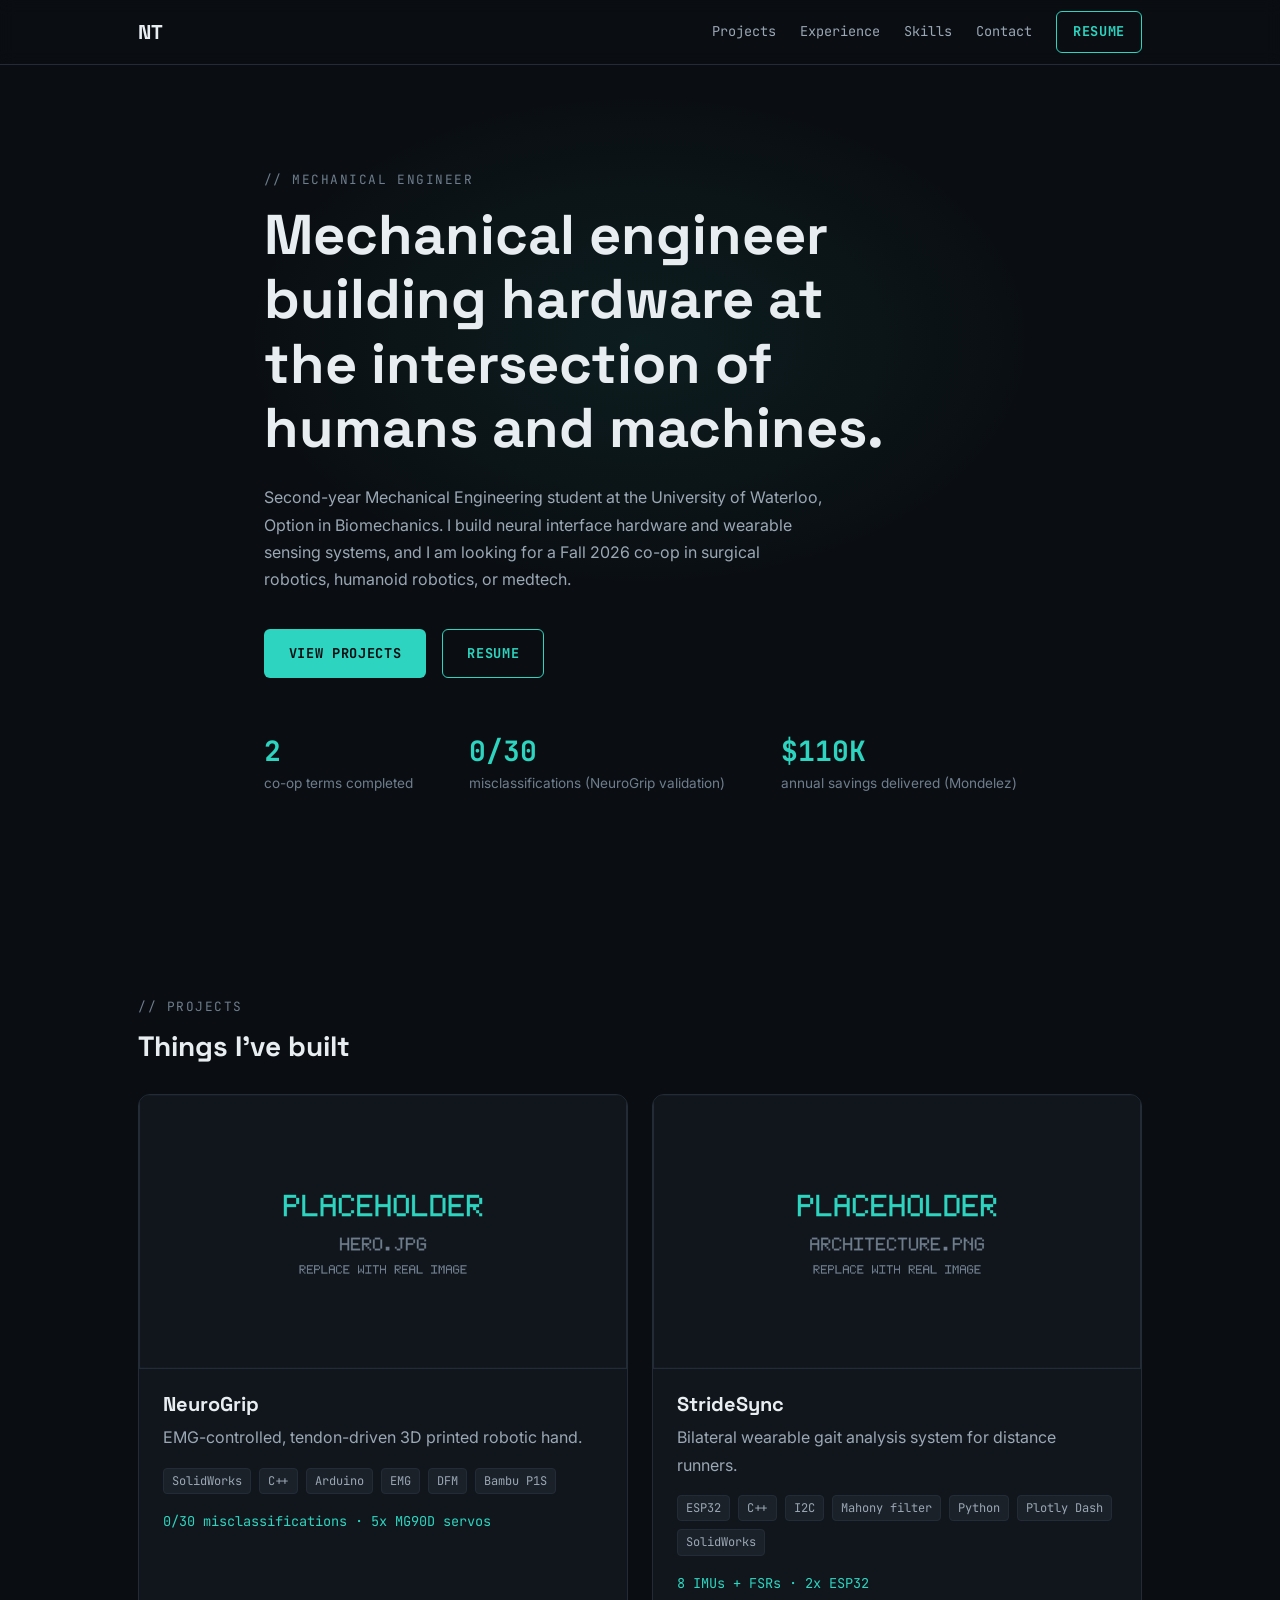
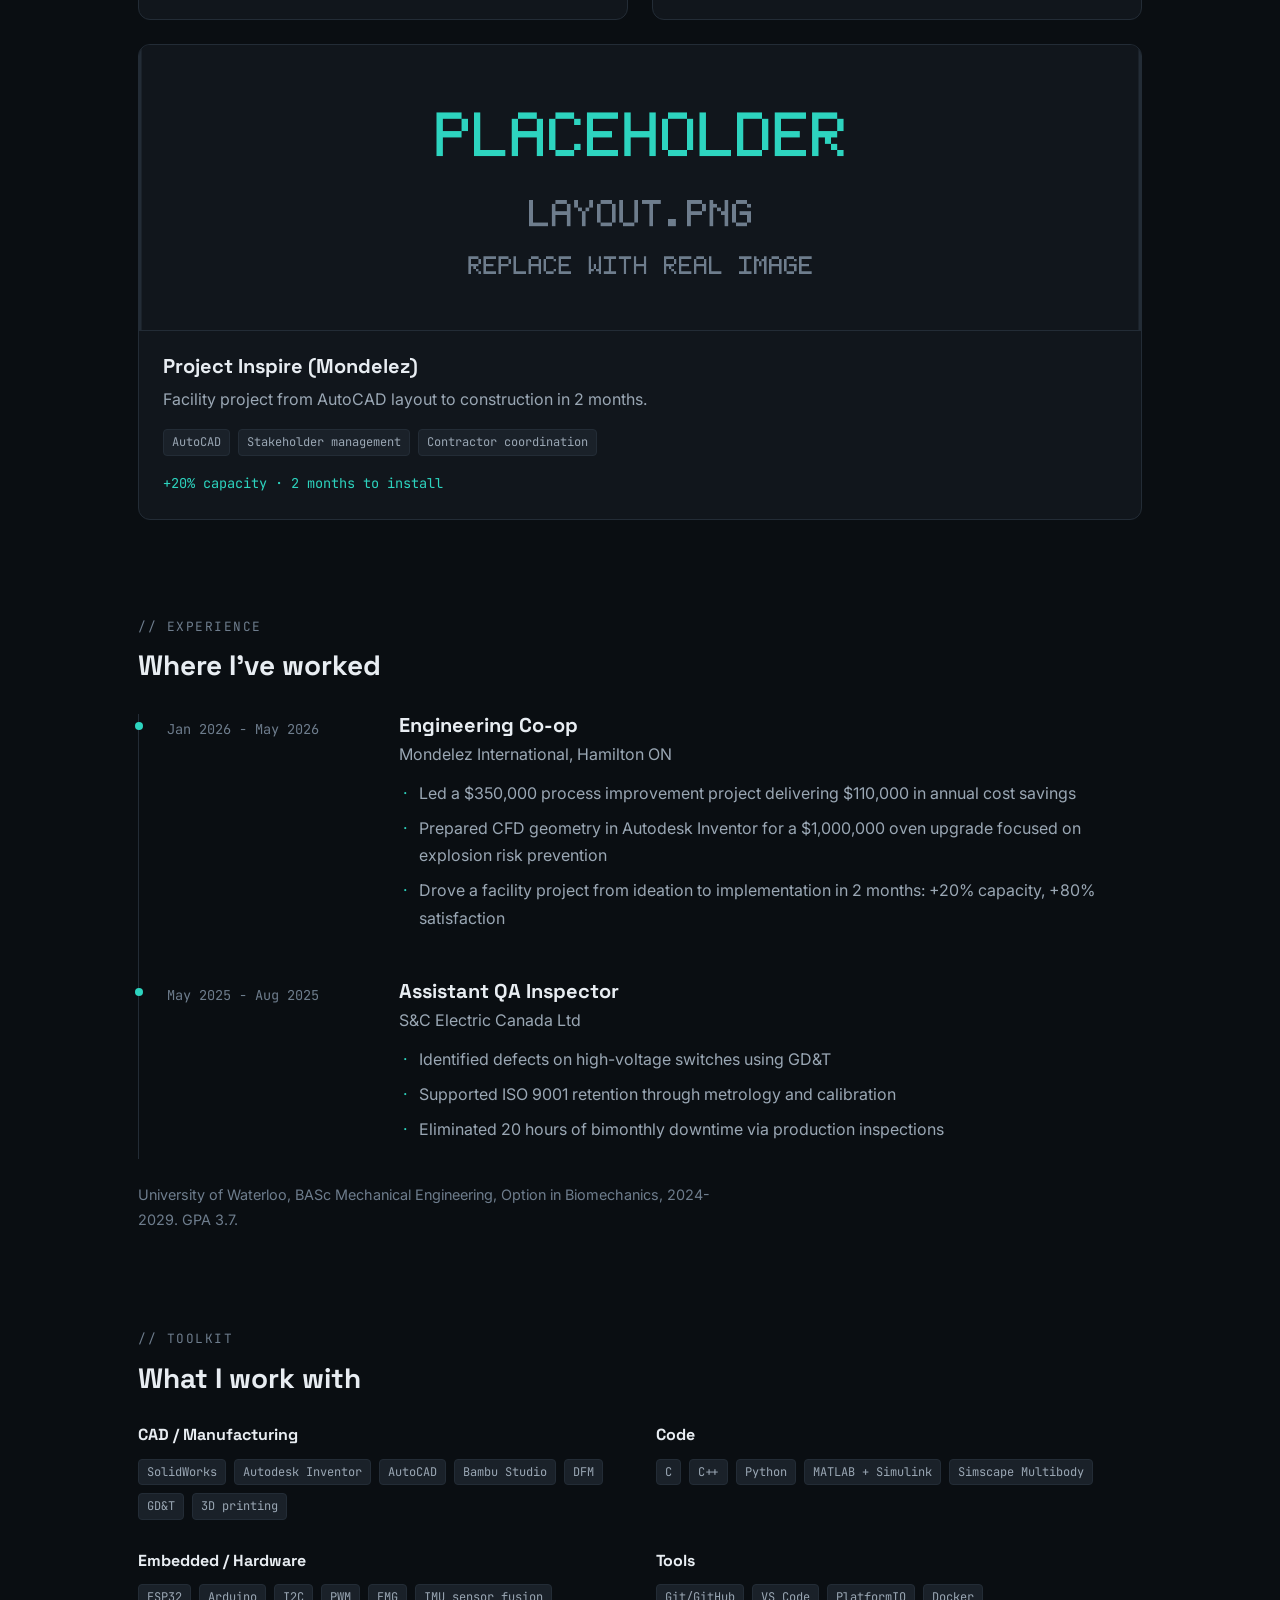
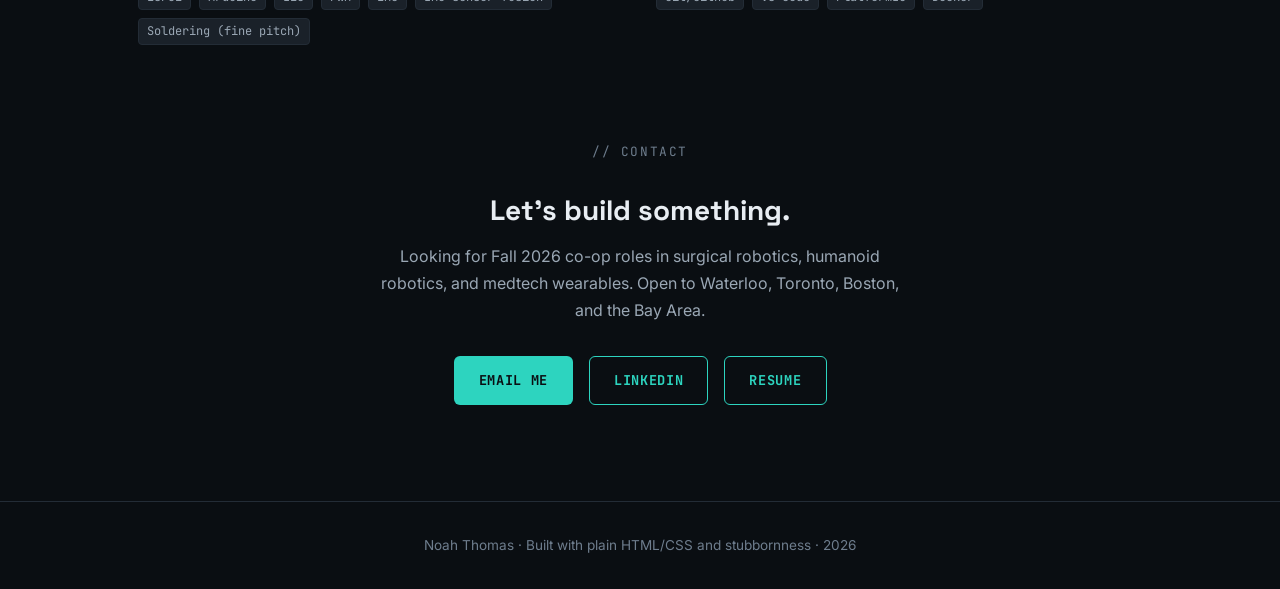
==== index.html @ 62e55e05 "Refresh project copy with accurate build details Update NeuroGrip and StrideSync detail pages with t" ====
<!DOCTYPE html>
<html lang="en">
<head>
  <meta charset="UTF-8">
  <meta name="viewport" content="width=device-width, initial-scale=1.0">
  <title>Noah Thomas | Mechanical Engineer</title>
  <meta name="description" content="Noah Thomas, mechanical engineering student at the University of Waterloo. I build neural interface hardware and wearable sensing systems. Looking for a Fall 2026 co-op in surgical robotics, humanoid robotics, or medtech.">
  <meta property="og:title" content="Noah Thomas | Mechanical Engineer">
  <meta property="og:description" content="Mechanical engineer building hardware at the intersection of humans and machines. Neural interface and wearable sensing projects.">
  <meta property="og:image" content="https://noaht155.github.io/assets/neurogrip/hero.jpg">
  <meta property="og:type" content="website">
  <link rel="icon" type="image/svg+xml" href="./assets/favicon.svg">
  <link rel="preconnect" href="https://fonts.googleapis.com">
  <link rel="preconnect" href="https://fonts.gstatic.com" crossorigin>
  <link href="https://fonts.googleapis.com/css2?family=Inter:wght@400;500&family=JetBrains+Mono:wght@400;700&family=Space+Grotesk:wght@500;700&display=swap" rel="stylesheet">
  <link rel="stylesheet" href="./css/style.css">
</head>
<body>
  <a class="skip-link" href="#main">Skip to content</a>

  <header class="nav">
    <div class="container nav-inner">
      <a class="nav-wordmark" href="./index.html" aria-label="Noah Thomas, home">NT</a>
      <button class="nav-toggle" aria-expanded="false" aria-controls="nav-links" aria-label="Toggle navigation menu">
        <span class="nav-toggle-bar"></span>
        <span class="nav-toggle-bar"></span>
        <span class="nav-toggle-bar"></span>
      </button>
      <nav id="nav-links" class="nav-links" aria-label="Main navigation">
        <a href="#projects">Projects</a>
        <a href="#experience">Experience</a>
        <a href="#skills">Skills</a>
        <a href="#contact">Contact</a>
        <a class="btn btn-secondary" href="./assets/Noah_Thomas_Resume.pdf">Resume</a>
      </nav>
    </div>
  </header>

  <main id="main">

    <!-- ============ Hero ============ -->
    <section class="hero">
      <div class="container hero-inner">
        <p class="section-label">// MECHANICAL ENGINEER</p>
        <h1>Mechanical engineer building hardware at the intersection of humans and machines.</h1>
        <p class="hero-subline">Second-year Mechanical Engineering student at the University of Waterloo, Option in Biomechanics. I build neural interface hardware and wearable sensing systems, and I am looking for a Fall 2026 co-op in surgical robotics, humanoid robotics, or medtech.</p>
        <div class="hero-actions">
          <a class="btn btn-primary" href="#projects">View projects</a>
          <a class="btn btn-secondary" href="./assets/Noah_Thomas_Resume.pdf">Resume</a>
        </div>
        <div class="hero-metrics">
          <div class="metric">
            <div class="metric-value">2</div>
            <div class="metric-caption">co-op terms completed</div>
          </div>
          <div class="metric">
            <div class="metric-value">0/30</div>
            <div class="metric-caption">misclassifications (NeuroGrip validation)</div>
          </div>
          <div class="metric">
            <div class="metric-value">$110K</div>
            <div class="metric-caption">annual savings delivered (Mondelez)</div>
          </div>
        </div>
      </div>
    </section>

    <!-- ============ Projects ============ -->
    <section id="projects" class="section reveal">
      <div class="container">
        <p class="section-label">// PROJECTS</p>
        <h2>Things I've built</h2>
        <div class="project-grid">

          <a class="project-card" href="./projects/neurogrip.html">
            <img class="project-card-image" src="./assets/neurogrip/hero.jpg" alt="NeuroGrip, a 3D printed robotic hand with tendon-driven fingers" width="1600" height="900" loading="lazy">
            <div class="project-card-body">
              <h3>NeuroGrip</h3>
              <p class="project-card-desc">EMG-controlled, tendon-driven 3D printed robotic hand.</p>
              <div class="tag-row">
                <span class="tag">SolidWorks</span>
                <span class="tag">C++</span>
                <span class="tag">Arduino</span>
                <span class="tag">EMG</span>
                <span class="tag">DFM</span>
                <span class="tag">Bambu P1S</span>
              </div>
              <p class="project-card-metrics">0/30 misclassifications &middot; 5x MG90D servos</p>
            </div>
          </a>

          <a class="project-card" href="./projects/stridesync.html">
            <img class="project-card-image" src="./assets/stridesync/architecture.png" alt="StrideSync system architecture diagram showing bilateral sensor nodes" width="1600" height="900" loading="lazy">
            <div class="project-card-body">
              <h3>StrideSync</h3>
              <p class="project-card-desc">Bilateral wearable gait analysis system for distance runners.</p>
              <div class="tag-row">
                <span class="tag">ESP32</span>
                <span class="tag">C++</span>
                <span class="tag">I2C</span>
                <span class="tag">Mahony filter</span>
                <span class="tag">Python</span>
                <span class="tag">Plotly Dash</span>
                <span class="tag">SolidWorks</span>
              </div>
              <p class="project-card-metrics">8 IMUs + FSRs &middot; 2x ESP32</p>
            </div>
          </a>

          <a class="project-card project-card-wide" href="./projects/inspire.html">
            <img class="project-card-image" src="./assets/inspire/layout.png" alt="AutoCAD facility layout for Project Inspire at Mondelez" width="1600" height="457" loading="lazy">
            <div class="project-card-body">
              <h3>Project Inspire (Mondelez)</h3>
              <p class="project-card-desc">Facility project from AutoCAD layout to construction in 2 months.</p>
              <div class="tag-row">
                <span class="tag">AutoCAD</span>
                <span class="tag">Stakeholder management</span>
                <span class="tag">Contractor coordination</span>
              </div>
              <p class="project-card-metrics">+20% capacity &middot; 2 months to install</p>
            </div>
          </a>

        </div>
      </div>
    </section>

    <!-- ============ Experience ============ -->
    <section id="experience" class="section reveal">
      <div class="container">
        <p class="section-label">// EXPERIENCE</p>
        <h2>Where I've worked</h2>
        <div class="timeline">

          <div class="timeline-entry">
            <div class="timeline-date">Jan 2026 - May 2026</div>
            <div class="timeline-body">
              <h3>Engineering Co-op</h3>
              <p class="timeline-company">Mondelez International, Hamilton ON</p>
              <ul>
                <li>Led a $350,000 process improvement project delivering $110,000 in annual cost savings</li>
                <li>Prepared CFD geometry in Autodesk Inventor for a $1,000,000 oven upgrade focused on explosion risk prevention</li>
                <li>Drove a facility project from ideation to implementation in 2 months: +20% capacity, +80% satisfaction</li>
              </ul>
            </div>
          </div>

          <div class="timeline-entry">
            <div class="timeline-date">May 2025 - Aug 2025</div>
            <div class="timeline-body">
              <h3>Assistant QA Inspector</h3>
              <p class="timeline-company">S&amp;C Electric Canada Ltd</p>
              <ul>
                <li>Identified defects on high-voltage switches using GD&amp;T</li>
                <li>Supported ISO 9001 retention through metrology and calibration</li>
                <li>Eliminated 20 hours of bimonthly downtime via production inspections</li>
              </ul>
            </div>
          </div>

        </div>
        <p class="education-line">University of Waterloo, BASc Mechanical Engineering, Option in Biomechanics, 2024-2029. GPA 3.7.</p>
      </div>
    </section>

    <!-- ============ Skills ============ -->
    <section id="skills" class="section reveal">
      <div class="container">
        <p class="section-label">// TOOLKIT</p>
        <h2>What I work with</h2>
        <div class="skills-grid">

          <div class="skills-group">
            <h3>CAD / Manufacturing</h3>
            <div class="tag-row">
              <span class="tag">SolidWorks</span>
              <span class="tag">Autodesk Inventor</span>
              <span class="tag">AutoCAD</span>
              <span class="tag">Bambu Studio</span>
              <span class="tag">DFM</span>
              <span class="tag">GD&amp;T</span>
              <span class="tag">3D printing</span>
            </div>
          </div>

          <div class="skills-group">
            <h3>Code</h3>
            <div class="tag-row">
              <span class="tag">C</span>
              <span class="tag">C++</span>
              <span class="tag">Python</span>
              <span class="tag">MATLAB + Simulink</span>
              <span class="tag">Simscape Multibody</span>
            </div>
          </div>

          <div class="skills-group">
            <h3>Embedded / Hardware</h3>
            <div class="tag-row">
              <span class="tag">ESP32</span>
              <span class="tag">Arduino</span>
              <span class="tag">I2C</span>
              <span class="tag">PWM</span>
              <span class="tag">EMG</span>
              <span class="tag">IMU sensor fusion</span>
              <span class="tag">Soldering (fine pitch)</span>
            </div>
          </div>

          <div class="skills-group">
            <h3>Tools</h3>
            <div class="tag-row">
              <span class="tag">Git/GitHub</span>
              <span class="tag">VS Code</span>
              <span class="tag">PlatformIO</span>
              <span class="tag">Docker</span>
            </div>
          </div>

        </div>
      </div>
    </section>

    <!-- ============ Contact ============ -->
    <section id="contact" class="section contact reveal">
      <div class="container">
        <p class="section-label">// CONTACT</p>
        <h2>Let's build something.</h2>
        <p>Looking for Fall 2026 co-op roles in surgical robotics, humanoid robotics, and medtech wearables. Open to Waterloo, Toronto, Boston, and the Bay Area.</p>
        <div class="contact-actions">
          <a class="btn btn-primary" href="mailto:nethomas@uwaterloo.ca">Email me</a>
          <a class="btn btn-secondary" href="https://linkedin.com/in/noah-thomas-7a13892a9">LinkedIn</a>
          <a class="btn btn-secondary" href="./assets/Noah_Thomas_Resume.pdf">Resume</a>
        </div>
      </div>
    </section>

  </main>

  <footer class="footer">
    <div class="container">
      <p>Noah Thomas &middot; Built with plain HTML/CSS and stubbornness &middot; 2026</p>
    </div>
  </footer>

  <script src="./js/main.js"></script>
</body>
</html>
---- css/style.css ----
/* ============================================================
   Noah Thomas, portfolio stylesheet
   Dark technical aesthetic. See claude_context/01-DESIGN-SYSTEM.md
   ============================================================ */

/* ---------- Reset ---------- */
*,
*::before,
*::after {
  box-sizing: border-box;
  margin: 0;
  padding: 0;
}

/* ---------- Design tokens ---------- */
:root {
  --bg-0: #0a0e12;
  --bg-1: #11161c;
  --bg-2: #1a2129;
  --border: #232c36;
  --text-0: #e8edf2;
  --text-1: #9aa7b4;
  /* Spec value is #5d6b7a; lightened to #6e7d8d so small text passes
     WCAG AA 4.5:1 on --bg-0 (Lighthouse accessibility 100 requirement). */
  --text-2: #6e7d8d;
  --accent: #2dd4bf;
  --accent-dim: #14b8a6;
  --accent-glow: rgba(45, 212, 191, 0.08);

  --font-heading: "Space Grotesk", sans-serif;
  --font-body: "Inter", sans-serif;
  --font-mono: "JetBrains Mono", monospace;

  --max-width: 1100px;
  --pad-x: 24px;
  --section-gap: 64px;
}

@media (min-width: 768px) {
  :root {
    --pad-x: 48px;
    --section-gap: 96px;
  }
}

/* ---------- Base ---------- */
html {
  scroll-behavior: smooth;
  scroll-padding-top: 80px;
}

@media (prefers-reduced-motion: reduce) {
  html {
    scroll-behavior: auto;
  }
}

body {
  background: var(--bg-0);
  color: var(--text-1);
  font-family: var(--font-body);
  font-size: 1rem;
  font-weight: 400;
  line-height: 1.7;
  -webkit-font-smoothing: antialiased;
}

h1,
h2,
h3 {
  font-family: var(--font-heading);
  color: var(--text-0);
  line-height: 1.15;
  font-weight: 700;
}

h1 {
  font-size: clamp(2.2rem, 5vw, 3.5rem);
}

h2 {
  font-size: 1.75rem;
}

h3 {
  font-size: 1.25rem;
}

p {
  max-width: 65ch;
}

a {
  color: var(--accent);
  text-decoration: none;
}

a:hover {
  color: var(--accent-dim);
}

img {
  display: block;
  max-width: 100%;
  height: auto;
  background: var(--bg-2);
}

ul {
  list-style: none;
}

/* ---------- Utilities ---------- */
.container {
  max-width: var(--max-width);
  margin: 0 auto;
  padding-left: var(--pad-x);
  padding-right: var(--pad-x);
}

.section {
  padding-top: var(--section-gap);
}

.section-label {
  font-family: var(--font-mono);
  font-size: 0.8rem;
  font-weight: 400;
  text-transform: uppercase;
  letter-spacing: 0.12em;
  color: var(--text-2);
  margin-bottom: 12px;
}

.section-label a {
  color: inherit;
}

.section-label a:hover {
  color: var(--accent);
}

.section h2 {
  margin-bottom: 32px;
}

.skip-link {
  position: absolute;
  top: -48px;
  left: 16px;
  z-index: 100;
  background: var(--accent);
  color: var(--bg-0);
  padding: 8px 16px;
  border-radius: 6px;
  font-family: var(--font-mono);
  font-size: 0.85rem;
}

.skip-link:focus {
  top: 16px;
  color: var(--bg-0);
}

/* ---------- Buttons ---------- */
.btn {
  display: inline-block;
  font-family: var(--font-mono);
  font-size: 0.85rem;
  font-weight: 700;
  text-transform: uppercase;
  letter-spacing: 0.05em;
  padding: 12px 24px;
  border-radius: 6px;
  border: 1px solid transparent;
  cursor: pointer;
  transition: background-color 150ms ease, border-color 150ms ease,
    color 150ms ease;
}

.btn-primary {
  background: var(--accent);
  color: var(--bg-0);
}

.btn-primary:hover {
  background: var(--accent-dim);
  color: var(--bg-0);
}

.btn-secondary {
  background: transparent;
  border-color: var(--accent);
  color: var(--accent);
}

.btn-secondary:hover {
  border-color: var(--accent-dim);
  color: var(--accent-dim);
}

/* ---------- Nav ---------- */
.nav {
  position: fixed;
  top: 0;
  left: 0;
  right: 0;
  z-index: 50;
  background: rgba(10, 14, 18, 0.9);
  -webkit-backdrop-filter: blur(8px);
  backdrop-filter: blur(8px);
  border-bottom: 1px solid var(--border);
}

.nav-inner {
  display: flex;
  align-items: center;
  justify-content: space-between;
  gap: 16px;
  min-height: 64px;
  flex-wrap: wrap;
  padding-top: 8px;
  padding-bottom: 8px;
}

.nav-wordmark {
  font-family: var(--font-heading);
  font-weight: 700;
  font-size: 1.25rem;
  color: var(--text-0);
  letter-spacing: 0.02em;
}

.nav-wordmark:hover {
  color: var(--accent);
}

.nav-links {
  display: flex;
  align-items: center;
  flex-wrap: wrap;
  gap: 8px 24px;
}

.nav-links a:not(.btn) {
  font-family: var(--font-mono);
  font-size: 0.85rem;
  color: var(--text-1);
}

.nav-links a:not(.btn):hover {
  color: var(--accent);
}

.nav-links .btn {
  padding: 8px 16px;
}

.nav-toggle {
  display: none;
  background: none;
  border: 1px solid var(--border);
  border-radius: 6px;
  padding: 8px 10px;
  cursor: pointer;
}

.nav-toggle-bar {
  display: block;
  width: 20px;
  height: 2px;
  background: var(--text-0);
  margin: 4px 0;
  transition: transform 150ms ease, opacity 150ms ease;
}

/* Mobile nav: hamburger + full-screen overlay, JS-enhanced only.
   Without JS the links simply wrap inside the header bar. */
@media (max-width: 767px) {
  .js .nav-toggle {
    display: block;
  }

  .js .nav-toggle[aria-expanded="true"] .nav-toggle-bar:nth-child(1) {
    transform: translateY(6px) rotate(45deg);
  }

  .js .nav-toggle[aria-expanded="true"] .nav-toggle-bar:nth-child(2) {
    opacity: 0;
  }

  .js .nav-toggle[aria-expanded="true"] .nav-toggle-bar:nth-child(3) {
    transform: translateY(-6px) rotate(-45deg);
  }

  .js .nav-links {
    display: none;
    position: fixed;
    inset: 64px 0 0 0;
    background: var(--bg-0);
    flex-direction: column;
    align-items: flex-start;
    gap: 28px;
    padding: 48px var(--pad-x);
  }

  .js .nav-links.open {
    display: flex;
  }

  .js .nav-links a:not(.btn) {
    font-size: 1.1rem;
  }
}

/* ---------- Hero ---------- */
.hero {
  position: relative;
  display: flex;
  align-items: center;
  min-height: min(100svh, 900px);
  padding-top: 128px;
  padding-bottom: 64px;
  overflow: hidden;
}

.hero::before {
  content: "";
  position: absolute;
  top: 10%;
  left: 50%;
  transform: translateX(-50%);
  width: 800px;
  height: 500px;
  background: radial-gradient(ellipse at center, var(--accent-glow), transparent 70%);
  pointer-events: none;
}

.hero-inner {
  position: relative;
}

.hero h1 {
  max-width: 18ch;
  margin-bottom: 24px;
}

.hero-subline {
  max-width: 56ch;
  margin-bottom: 36px;
}

.hero-actions {
  display: flex;
  flex-wrap: wrap;
  gap: 16px;
  margin-bottom: 56px;
}

.hero-metrics {
  display: flex;
  flex-wrap: wrap;
  gap: 24px 56px;
}

/* ---------- Metric block ---------- */
.metric {
  min-width: 0;
}

.metric-value {
  font-family: var(--font-mono);
  font-weight: 700;
  font-size: 1.75rem;
  color: var(--accent);
  line-height: 1.2;
}

.metric-caption {
  font-size: 0.85rem;
  color: var(--text-2);
  margin-top: 4px;
}

@media (max-width: 599px) {
  .hero-metrics {
    flex-direction: column;
    gap: 20px;
  }
}

/* ---------- Project cards ---------- */
.project-grid {
  display: grid;
  grid-template-columns: 1fr;
  gap: 24px;
}

@media (min-width: 768px) {
  .project-grid {
    grid-template-columns: 1fr 1fr;
  }

  .project-card-wide {
    grid-column: 1 / -1;
  }
}

.project-card {
  display: block;
  background: var(--bg-1);
  border: 1px solid var(--border);
  border-radius: 12px;
  overflow: hidden;
  color: var(--text-1);
  transition: border-color 150ms ease, transform 150ms ease;
}

.project-card:hover {
  border-color: var(--accent-dim);
  transform: translateY(-2px);
  color: var(--text-1);
}

.project-card-image {
  aspect-ratio: 16 / 9;
  width: 100%;
  object-fit: cover;
  border-bottom: 1px solid var(--border);
}

.project-card-wide .project-card-image {
  aspect-ratio: 21 / 6;
}

.project-card-body {
  padding: 24px;
}

.project-card h3 {
  margin-bottom: 8px;
}

.project-card-desc {
  margin-bottom: 16px;
}

.project-card-metrics {
  font-family: var(--font-mono);
  font-size: 0.85rem;
  color: var(--accent);
  margin-top: 16px;
}

/* ---------- Tech tags ---------- */
.tag-row {
  display: flex;
  flex-wrap: wrap;
  gap: 8px;
}

.tag {
  font-family: var(--font-mono);
  font-size: 0.75rem;
  background: var(--bg-2);
  border: 1px solid var(--border);
  border-radius: 4px;
  padding: 2px 8px;
  color: var(--text-1);
}

/* ---------- Timeline ---------- */
.timeline {
  position: relative;
  padding-left: 0;
}

.timeline-entry {
  position: relative;
  display: grid;
  grid-template-columns: 1fr;
  gap: 4px 32px;
  padding: 0 0 40px 28px;
  border-left: 1px solid var(--border);
}

.timeline-entry:last-of-type {
  padding-bottom: 8px;
}

.timeline-entry::before {
  content: "";
  position: absolute;
  left: -4.5px;
  top: 8px;
  width: 8px;
  height: 8px;
  border-radius: 50%;
  background: var(--accent);
}

.timeline-date {
  font-family: var(--font-mono);
  font-size: 0.85rem;
  color: var(--text-2);
}

.timeline-company {
  color: var(--text-1);
  margin: 4px 0 12px;
}

.timeline-body ul {
  list-style: none;
}

.timeline-body li {
  position: relative;
  padding-left: 20px;
  margin-bottom: 8px;
}

.timeline-body li::before {
  content: "·";
  position: absolute;
  left: 4px;
  color: var(--accent);
}

@media (min-width: 768px) {
  .timeline-entry {
    grid-template-columns: 200px 1fr;
  }

  .timeline-date {
    padding-top: 4px;
  }
}

.education-line {
  color: var(--text-2);
  font-size: 0.9rem;
  margin-top: 24px;
}

/* ---------- Skills ---------- */
.skills-grid {
  display: grid;
  grid-template-columns: 1fr;
  gap: 32px;
}

@media (min-width: 768px) {
  .skills-grid {
    grid-template-columns: 1fr 1fr;
  }
}

.skills-group h3 {
  font-size: 1rem;
  margin-bottom: 14px;
}

/* ---------- Contact ---------- */
.contact {
  text-align: center;
}

.contact .section-label {
  text-align: center;
}

.contact h2 {
  margin-bottom: 16px;
}

.contact p {
  max-width: 52ch;
  margin: 0 auto 32px;
}

.contact-actions {
  display: flex;
  flex-wrap: wrap;
  justify-content: center;
  gap: 16px;
}

/* ---------- Footer ---------- */
.footer {
  margin-top: var(--section-gap);
  border-top: 1px solid var(--border);
  padding: 32px 0;
}

.footer p {
  color: var(--text-2);
  font-size: 0.85rem;
  max-width: none;
  text-align: center;
}

/* ---------- Project detail pages ---------- */
.detail-header {
  padding-top: 144px;
}

.detail-header h1 {
  margin-bottom: 12px;
}

.detail-oneliner {
  font-size: 1.1rem;
  margin-bottom: 24px;
}

.detail-header .tag-row {
  margin-bottom: 40px;
}

.badge {
  display: inline-block;
  font-family: var(--font-mono);
  font-size: 0.75rem;
  text-transform: uppercase;
  letter-spacing: 0.08em;
  color: var(--accent);
  border: 1px solid var(--accent);
  border-radius: 999px;
  padding: 4px 14px;
  margin-bottom: 20px;
}

.metric-row {
  display: grid;
  grid-template-columns: repeat(2, 1fr);
  gap: 32px;
  margin-bottom: 48px;
}

@media (min-width: 768px) {
  .metric-row {
    grid-template-columns: repeat(var(--metric-cols, 3), 1fr);
  }
}

.detail-hero-image {
  width: 100%;
  border: 1px solid var(--border);
  border-radius: 12px;
  margin-bottom: var(--section-gap);
}

.detail-section h2 {
  margin-bottom: 16px;
}

.detail-section p {
  margin-bottom: 16px;
}

.gallery {
  display: grid;
  grid-template-columns: 1fr;
  gap: 24px;
}

@media (min-width: 768px) {
  .gallery {
    grid-template-columns: 1fr 1fr;
  }
}

.gallery figure img {
  width: 100%;
  aspect-ratio: 4 / 3;
  object-fit: cover;
  border: 1px solid var(--border);
  border-radius: 12px;
}

.gallery figcaption {
  color: var(--text-2);
  font-size: 0.85rem;
  margin-top: 8px;
}

.next-project {
  display: block;
  background: var(--bg-1);
  border: 1px solid var(--border);
  border-radius: 12px;
  padding: 32px;
  color: var(--text-1);
  transition: border-color 150ms ease, transform 150ms ease;
}

.next-project:hover {
  border-color: var(--accent-dim);
  transform: translateY(-2px);
  color: var(--text-1);
}

.next-project-label {
  font-family: var(--font-mono);
  font-size: 0.8rem;
  text-transform: uppercase;
  letter-spacing: 0.12em;
  color: var(--text-2);
  margin-bottom: 8px;
}

.next-project h3 {
  margin-bottom: 4px;
}

/* ---------- Scroll reveal (JS enhancement only) ---------- */
@media (prefers-reduced-motion: no-preference) {
  .js .reveal {
    opacity: 0;
    transform: translateY(12px);
    transition: opacity 0.4s ease-out, transform 0.4s ease-out;
  }

  .js .reveal.is-visible {
    opacity: 1;
    transform: none;
  }
}
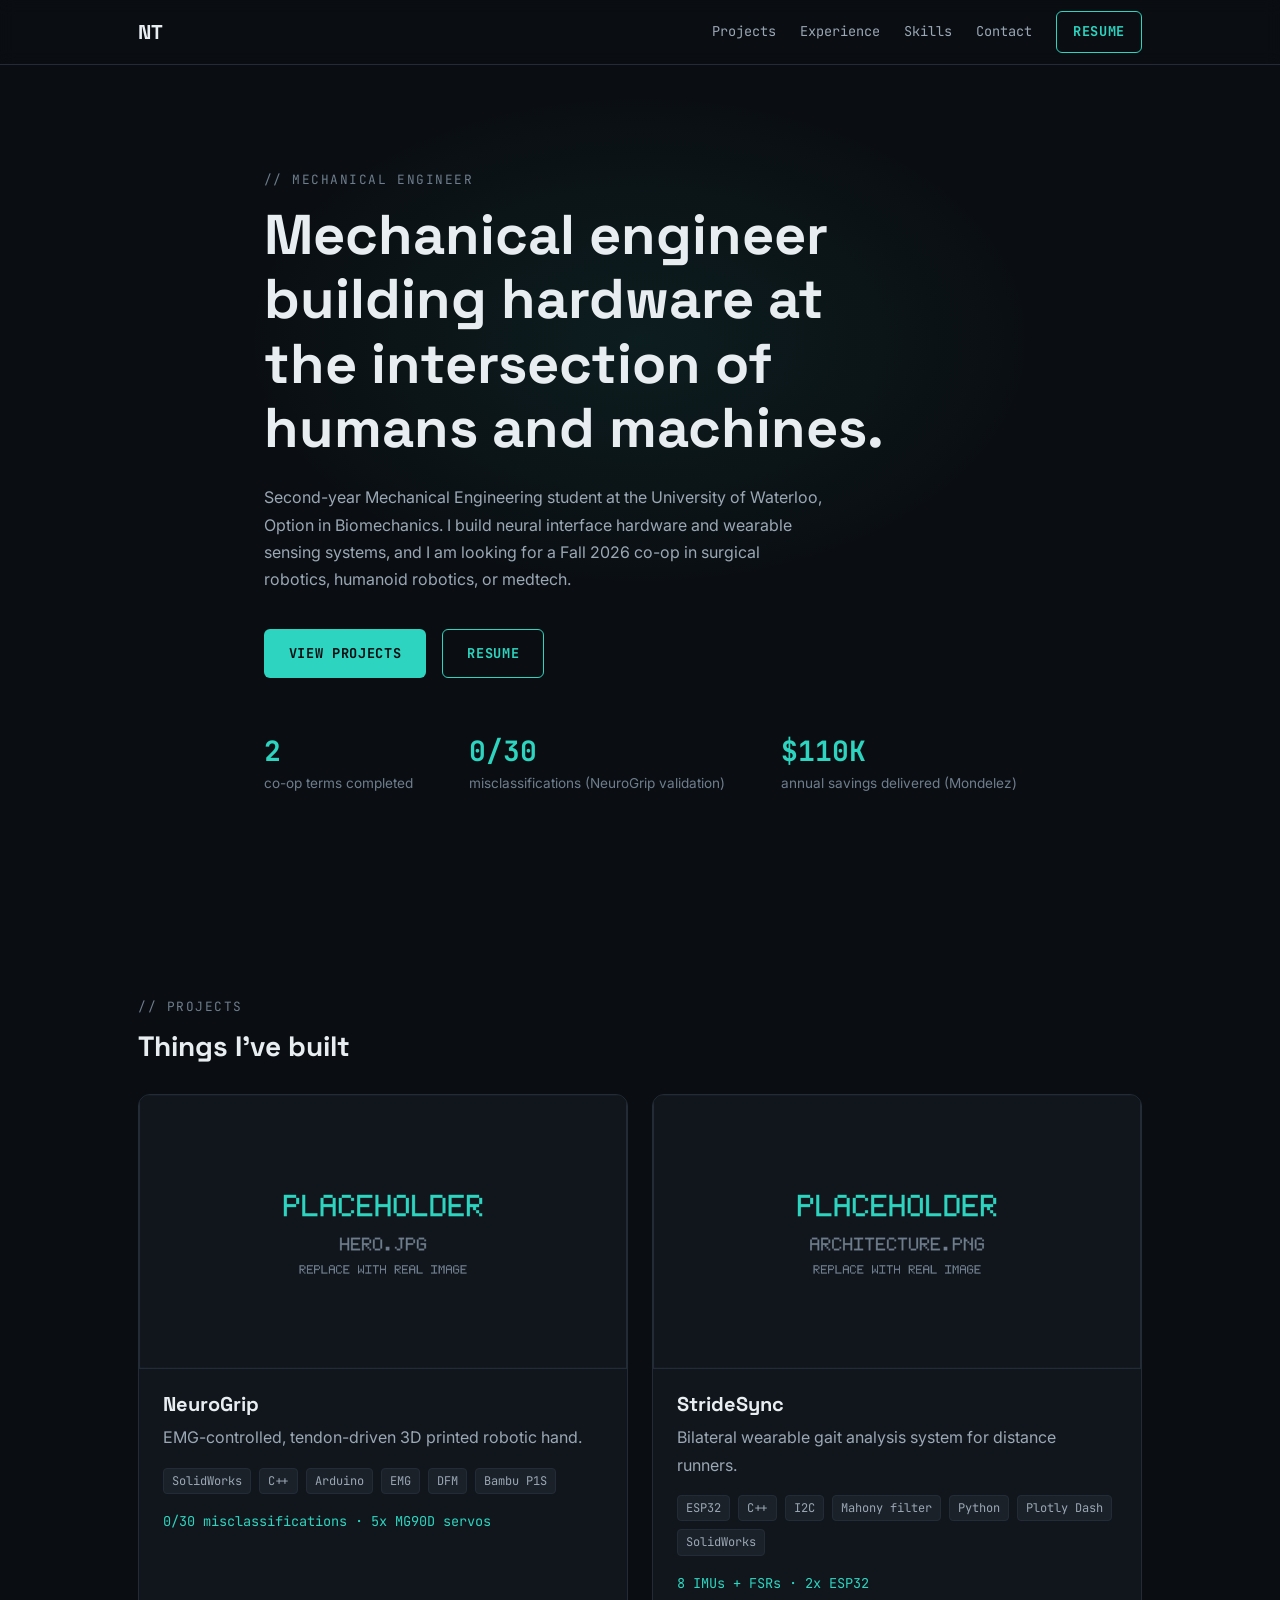
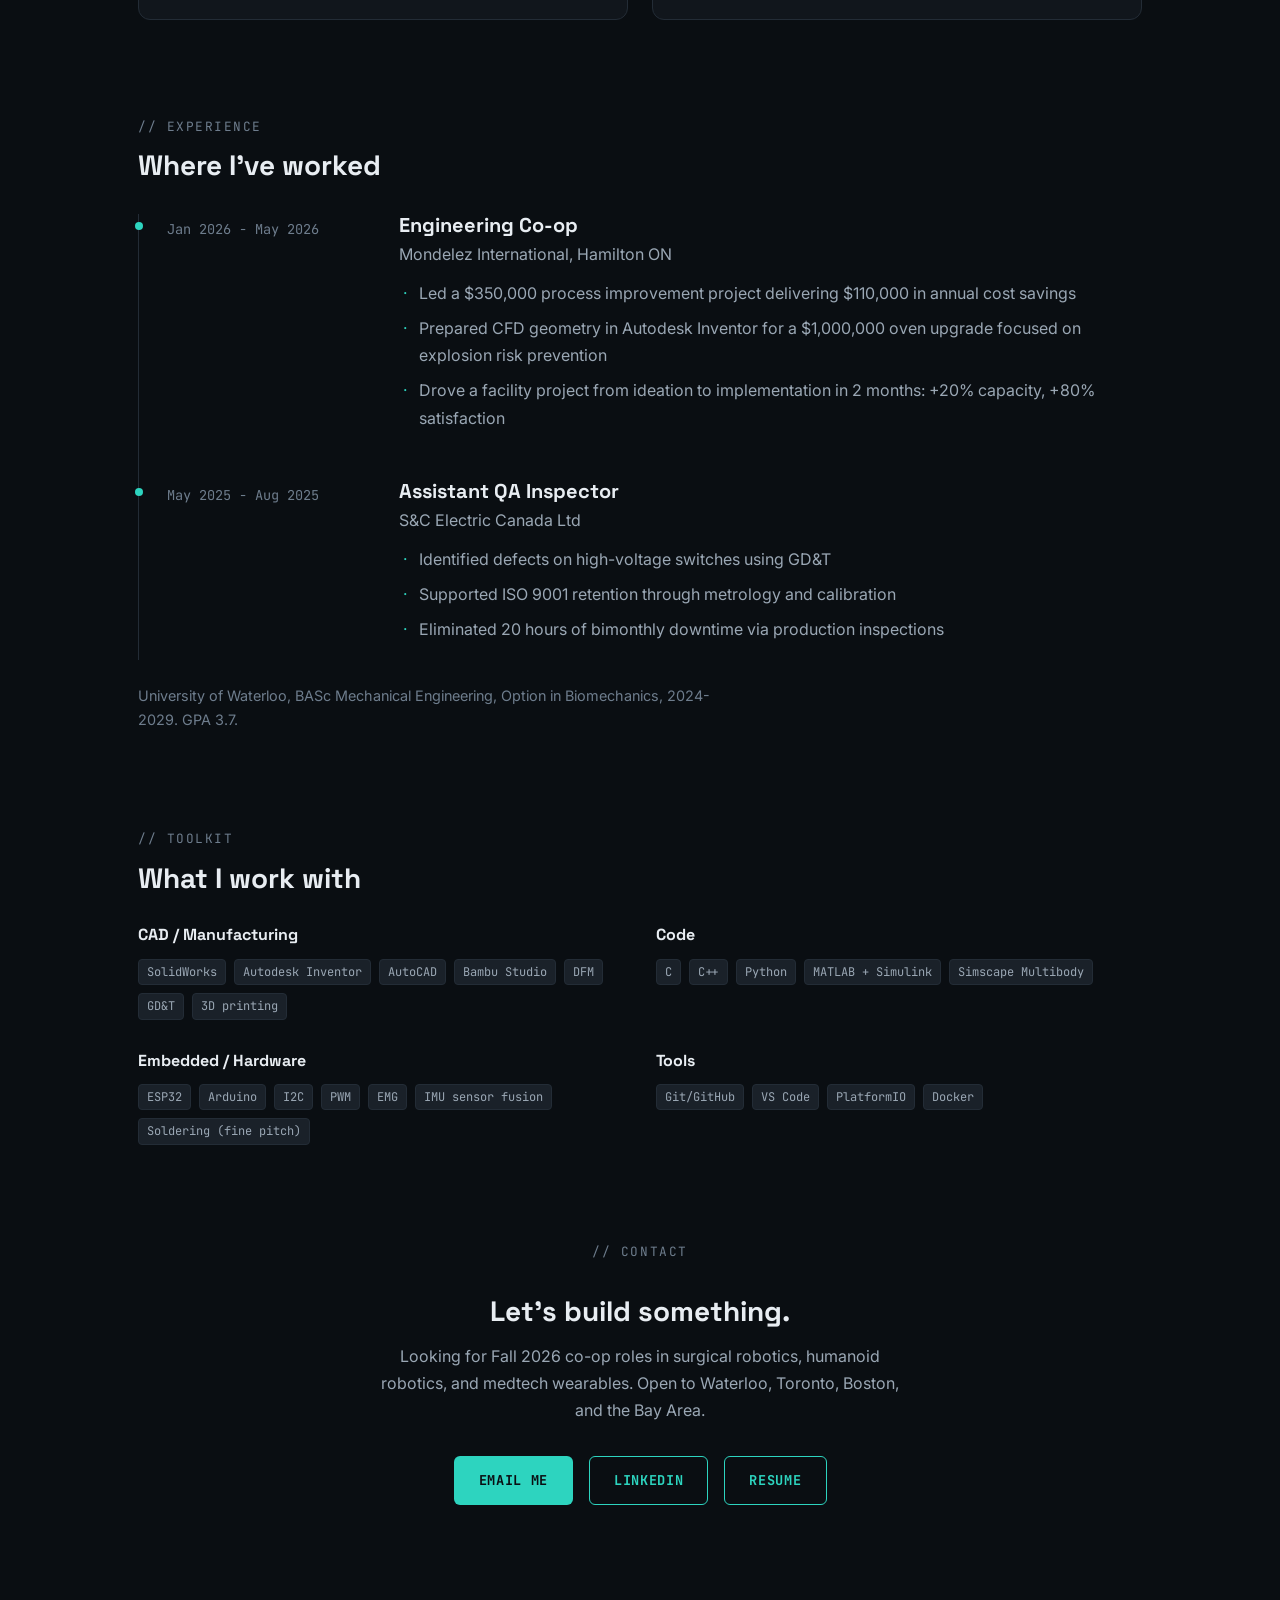
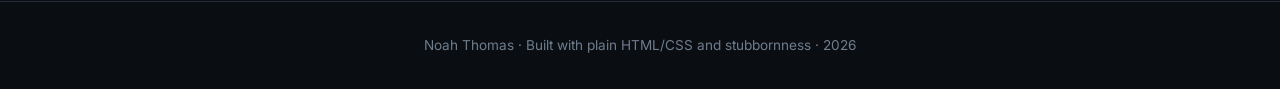
==== commit fc050207: "Remove Project Inspire from the site Drop the Inspire card, detail page, and image assets per owner " ====
--- a/index.html
+++ b/index.html
@@ -107,20 +107,6 @@
             </div>
           </a>
 
-          <a class="project-card project-card-wide" href="./projects/inspire.html">
-            <img class="project-card-image" src="./assets/inspire/layout.png" alt="AutoCAD facility layout for Project Inspire at Mondelez" width="1600" height="457" loading="lazy">
-            <div class="project-card-body">
-              <h3>Project Inspire (Mondelez)</h3>
-              <p class="project-card-desc">Facility project from AutoCAD layout to construction in 2 months.</p>
-              <div class="tag-row">
-                <span class="tag">AutoCAD</span>
-                <span class="tag">Stakeholder management</span>
-                <span class="tag">Contractor coordination</span>
-              </div>
-              <p class="project-card-metrics">+20% capacity &middot; 2 months to install</p>
-            </div>
-          </a>
-
         </div>
       </div>
     </section>
--- a/css/style.css
+++ b/css/style.css
@@ -644,45 +644,114 @@
   }
 }
 
-.detail-hero-image {
-  width: 100%;
+.detail-section h2 {
+  margin-bottom: 16px;
+}
+
+.detail-section p {
+  margin-bottom: 16px;
+}
+
+/* ---------- Image carousel ---------- */
+.carousel {
+  position: relative;
+  margin-bottom: var(--section-gap);
+}
+
+.carousel-viewport {
+  position: relative;
+  text-align: center;
+}
+
+.js .carousel-figure {
+  display: none;
+}
+
+.js .carousel-figure.is-active {
+  display: block;
+}
+
+.carousel-image {
+  max-height: 320px;
+  max-width: 100%;
+  width: auto;
+  height: auto;
   border: 1px solid var(--border);
   border-radius: 12px;
-  margin-bottom: var(--section-gap);
-}
-
-.detail-section h2 {
-  margin-bottom: 16px;
-}
-
-.detail-section p {
-  margin-bottom: 16px;
-}
-
-.gallery {
-  display: grid;
-  grid-template-columns: 1fr;
-  gap: 24px;
+  margin: 0 auto;
 }
 
 @media (min-width: 768px) {
-  .gallery {
-    grid-template-columns: 1fr 1fr;
-  }
-}
-
-.gallery figure img {
-  width: 100%;
-  aspect-ratio: 4 / 3;
-  object-fit: cover;
-  border: 1px solid var(--border);
-  border-radius: 12px;
-}
-
-.gallery figcaption {
+  .carousel-image {
+    max-height: 480px;
+  }
+}
+
+.carousel-figure figcaption {
   color: var(--text-2);
   font-size: 0.85rem;
-  margin-top: 8px;
+  margin-top: 12px;
+}
+
+.carousel-arrow {
+  position: absolute;
+  top: 50%;
+  transform: translateY(-50%);
+  width: 40px;
+  height: 40px;
+  display: none;
+  align-items: center;
+  justify-content: center;
+  background: var(--bg-1);
+  border: 1px solid var(--border);
+  border-radius: 50%;
+  color: var(--text-0);
+  font-family: var(--font-mono);
+  font-size: 1.1rem;
+  line-height: 1;
+  cursor: pointer;
+  z-index: 2;
+  transition: border-color 150ms ease, color 150ms ease;
+}
+
+.js .carousel-arrow {
+  display: flex;
+}
+
+.carousel.is-single .carousel-arrow,
+.carousel.is-single .carousel-counter {
+  display: none;
+}
+
+.carousel-arrow:hover {
+  border-color: var(--accent-dim);
+  color: var(--accent);
+}
+
+.carousel-arrow:focus-visible {
+  outline: 2px solid var(--accent);
+  outline-offset: 2px;
+}
+
+.carousel-arrow-prev {
+  left: 8px;
+}
+
+.carousel-arrow-next {
+  right: 8px;
+}
+
+.carousel-counter {
+  display: none;
+  font-family: var(--font-mono);
+  font-size: 0.8rem;
+  color: var(--text-2);
+  text-align: center;
+  margin-top: 12px;
+}
+
+.js .carousel-counter {
+  display: block;
 }
 
 .next-project {
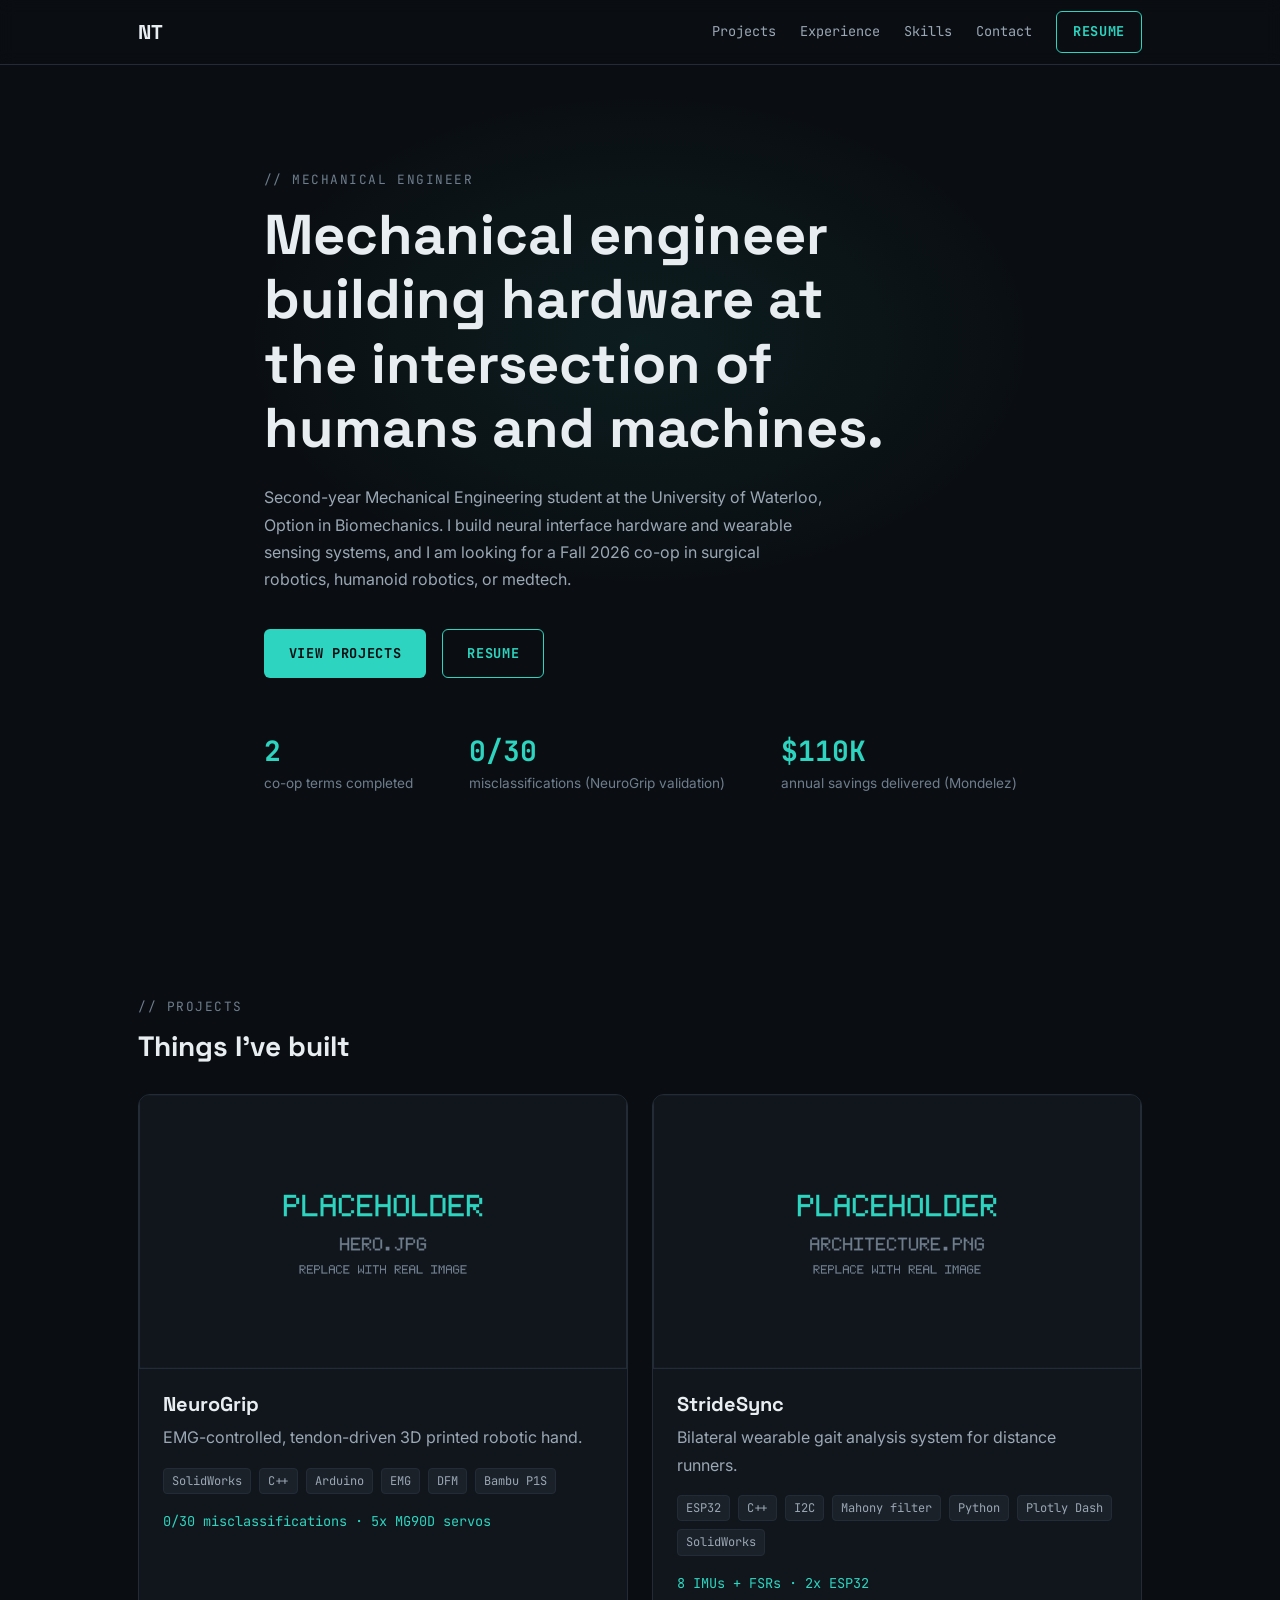
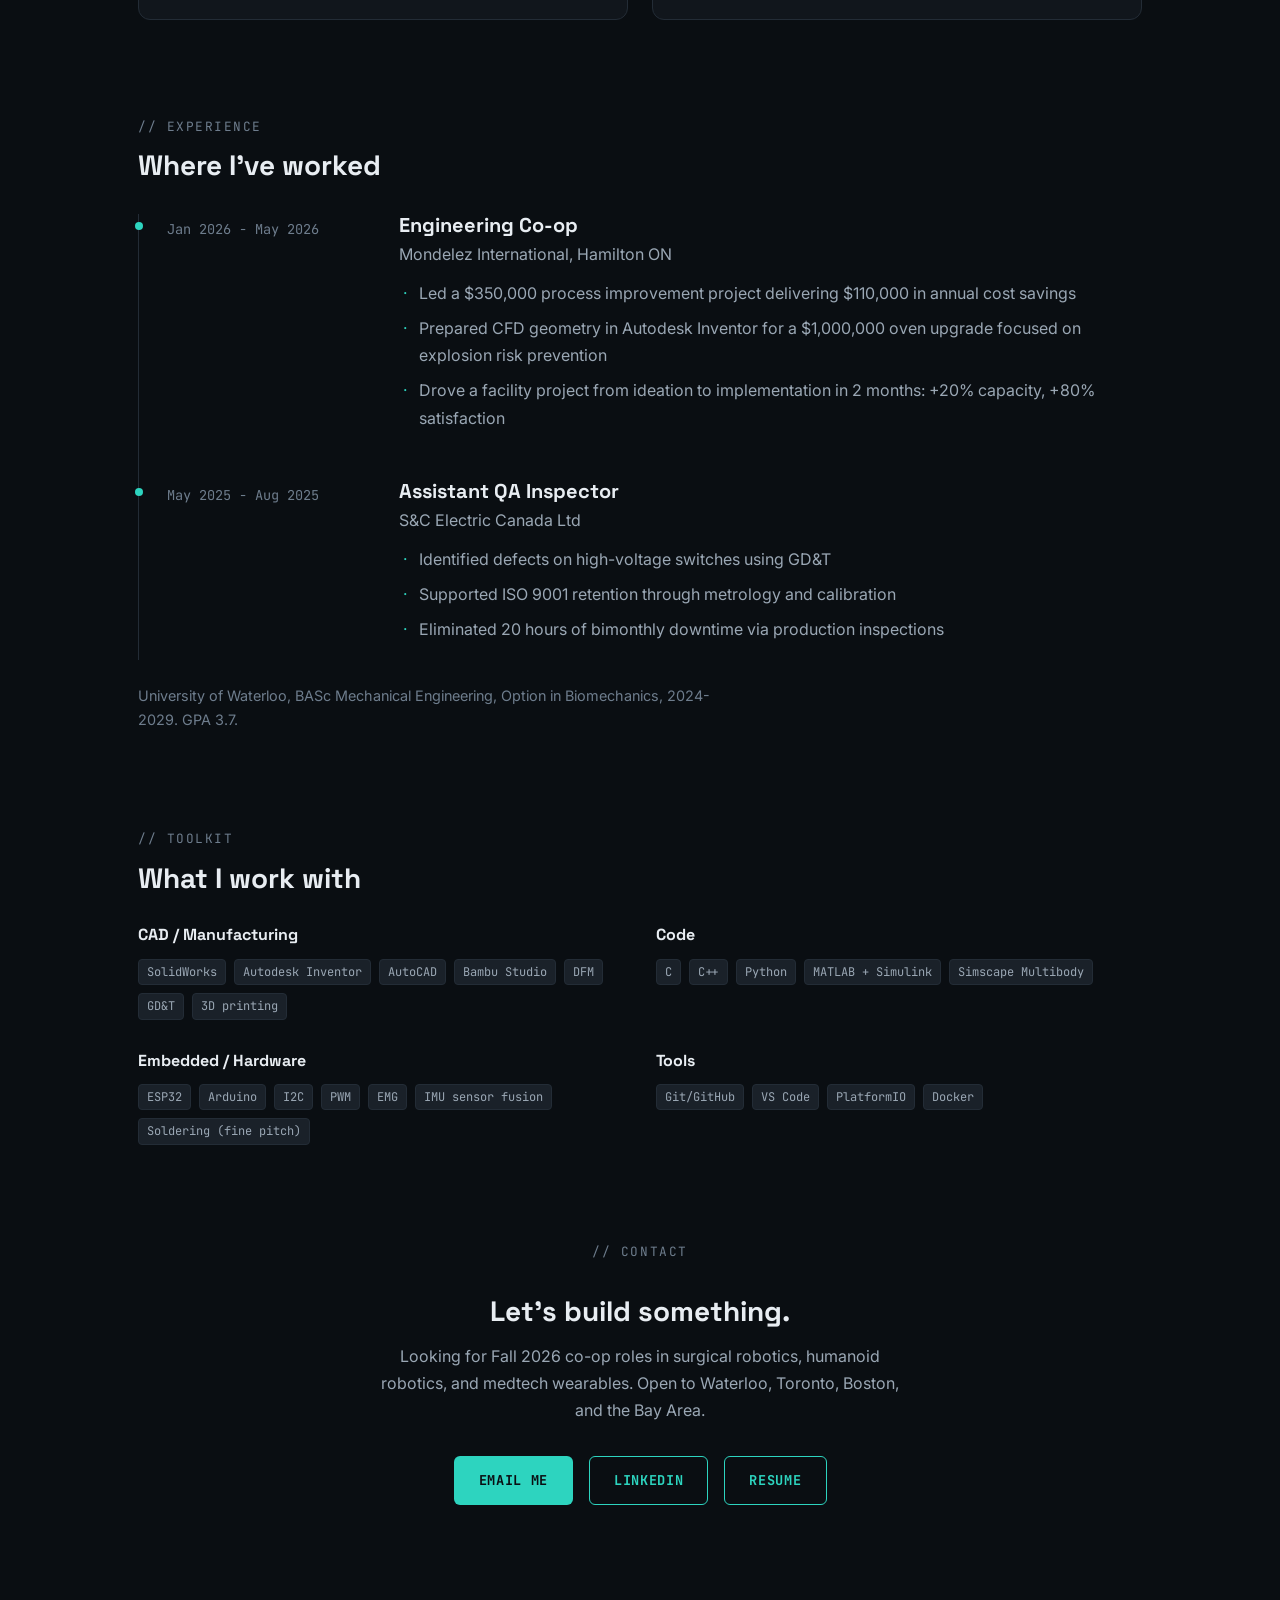
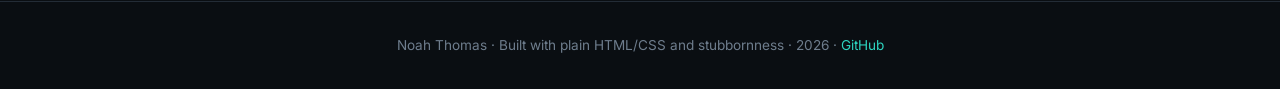
==== commit 0e538455: "Add GitHub link to the footer Footer on every page now links to github.com/noaht155 alongside the ex" ====
--- a/index.html
+++ b/index.html
@@ -225,7 +225,7 @@
 
   <footer class="footer">
     <div class="container">
-      <p>Noah Thomas &middot; Built with plain HTML/CSS and stubbornness &middot; 2026</p>
+      <p>Noah Thomas &middot; Built with plain HTML/CSS and stubbornness &middot; 2026 &middot; <a href="https://github.com/noaht155">GitHub</a></p>
     </div>
   </footer>
 
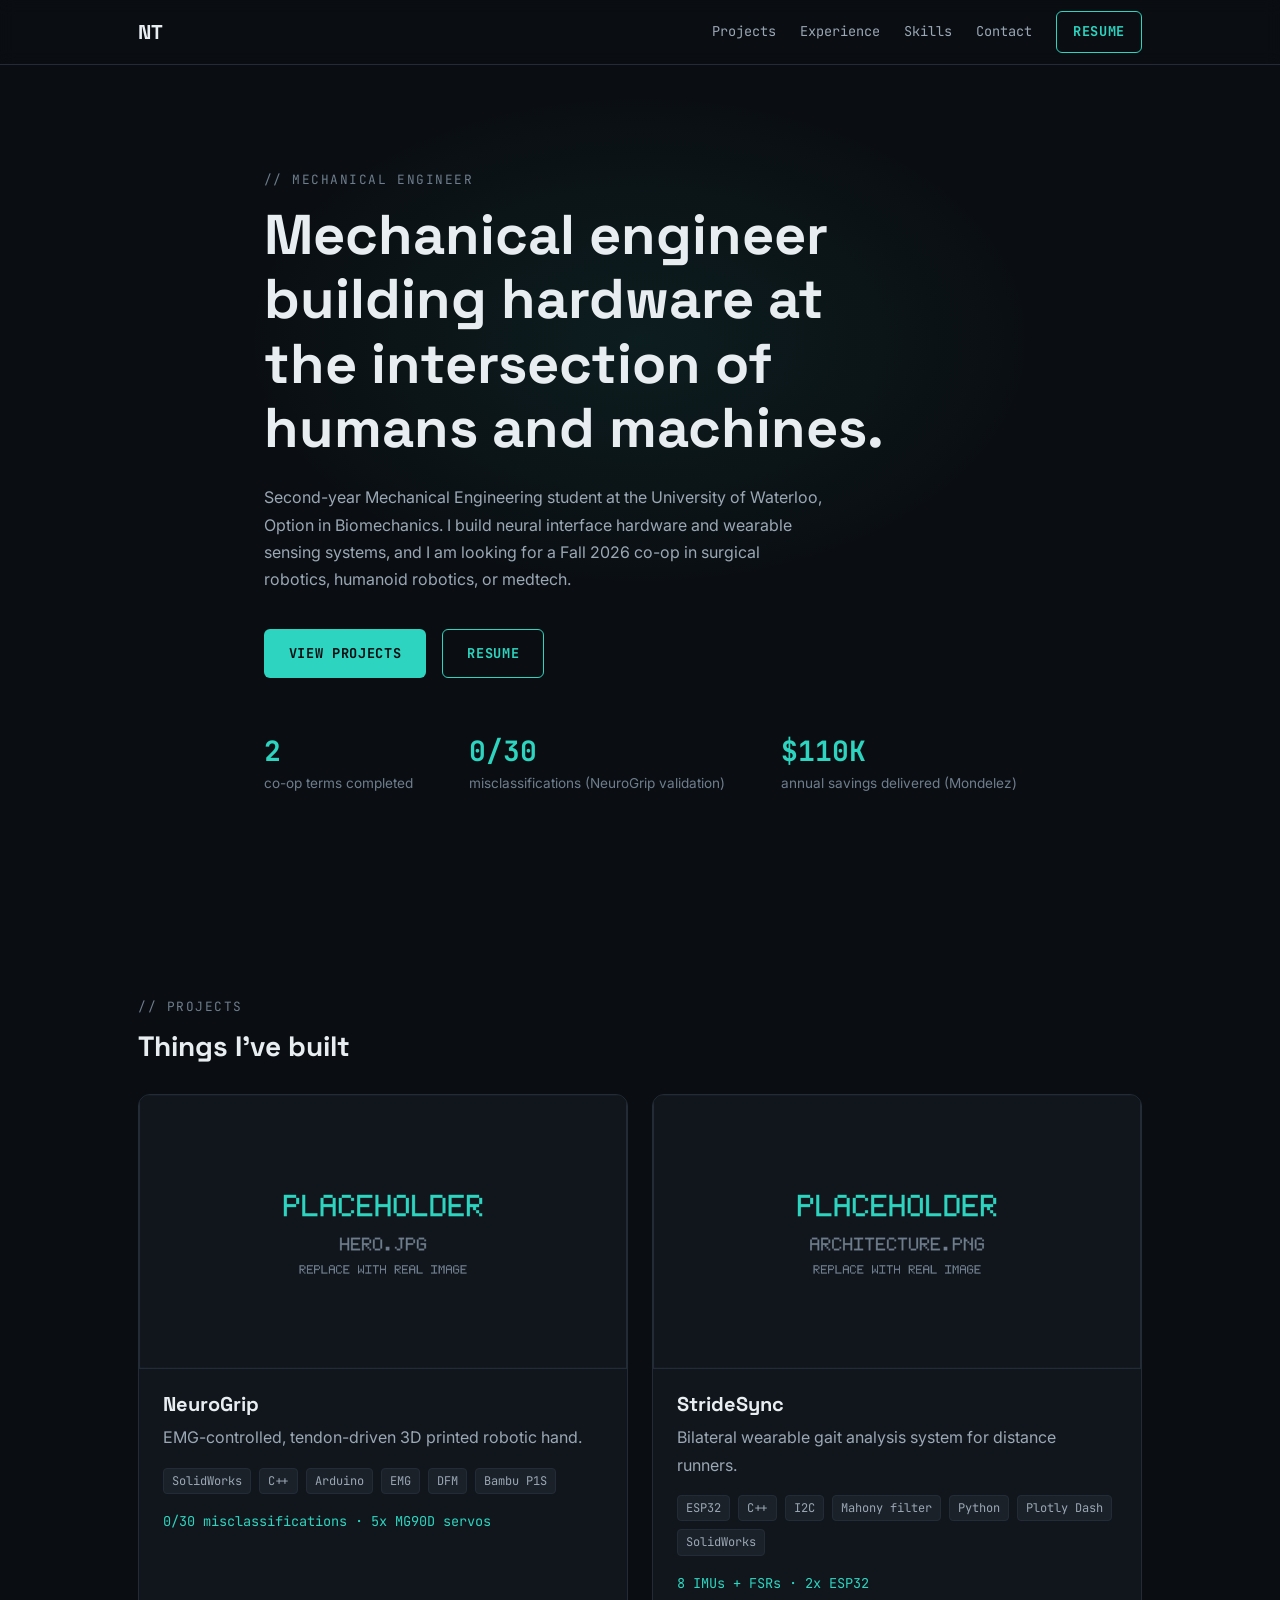
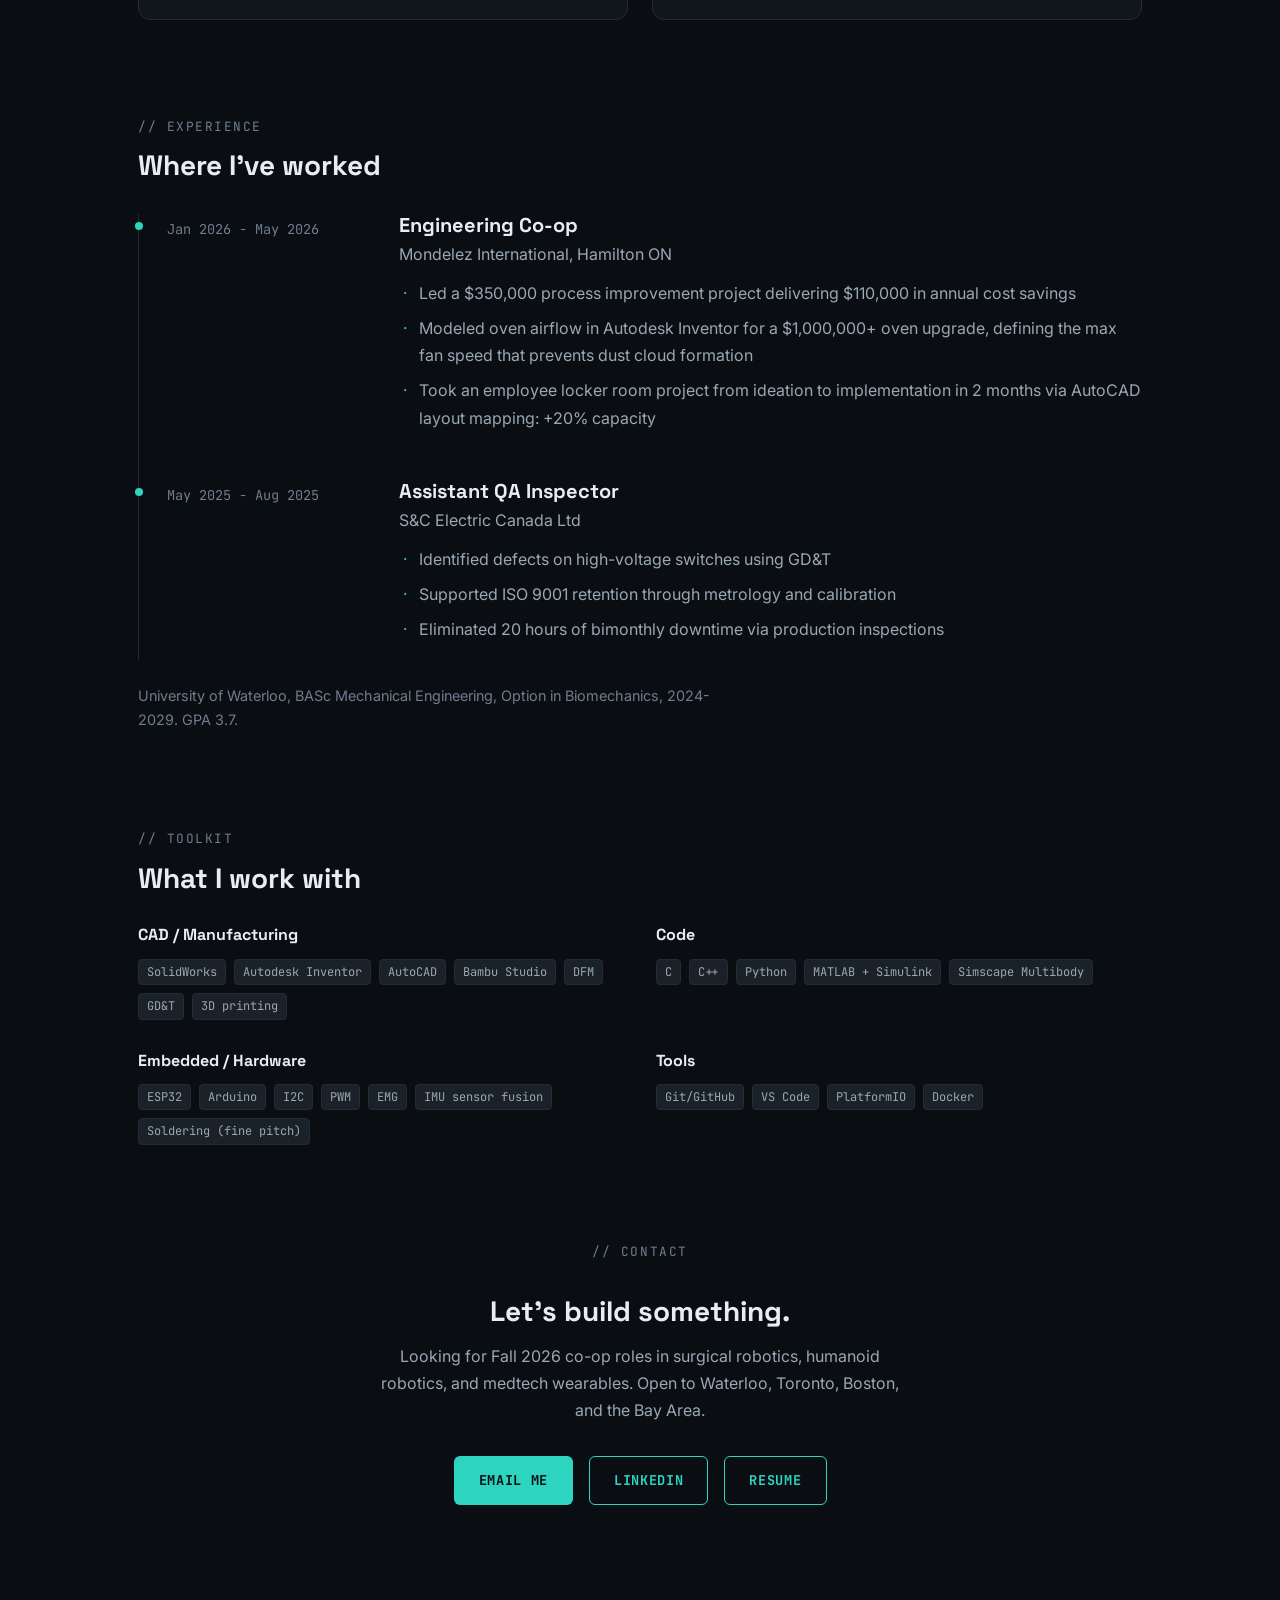
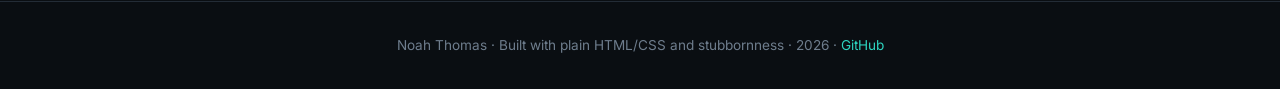
==== commit 00c27c08: "Sync Experience bullets with updated resume Mondelez oven-upgrade and locker-room bullets had drifte" ====
--- a/index.html
+++ b/index.html
@@ -125,8 +125,8 @@
               <p class="timeline-company">Mondelez International, Hamilton ON</p>
               <ul>
                 <li>Led a $350,000 process improvement project delivering $110,000 in annual cost savings</li>
-                <li>Prepared CFD geometry in Autodesk Inventor for a $1,000,000 oven upgrade focused on explosion risk prevention</li>
-                <li>Drove a facility project from ideation to implementation in 2 months: +20% capacity, +80% satisfaction</li>
+                <li>Modeled oven airflow in Autodesk Inventor for a $1,000,000+ oven upgrade, defining the max fan speed that prevents dust cloud formation</li>
+                <li>Took an employee locker room project from ideation to implementation in 2 months via AutoCAD layout mapping: +20% capacity</li>
               </ul>
             </div>
           </div>
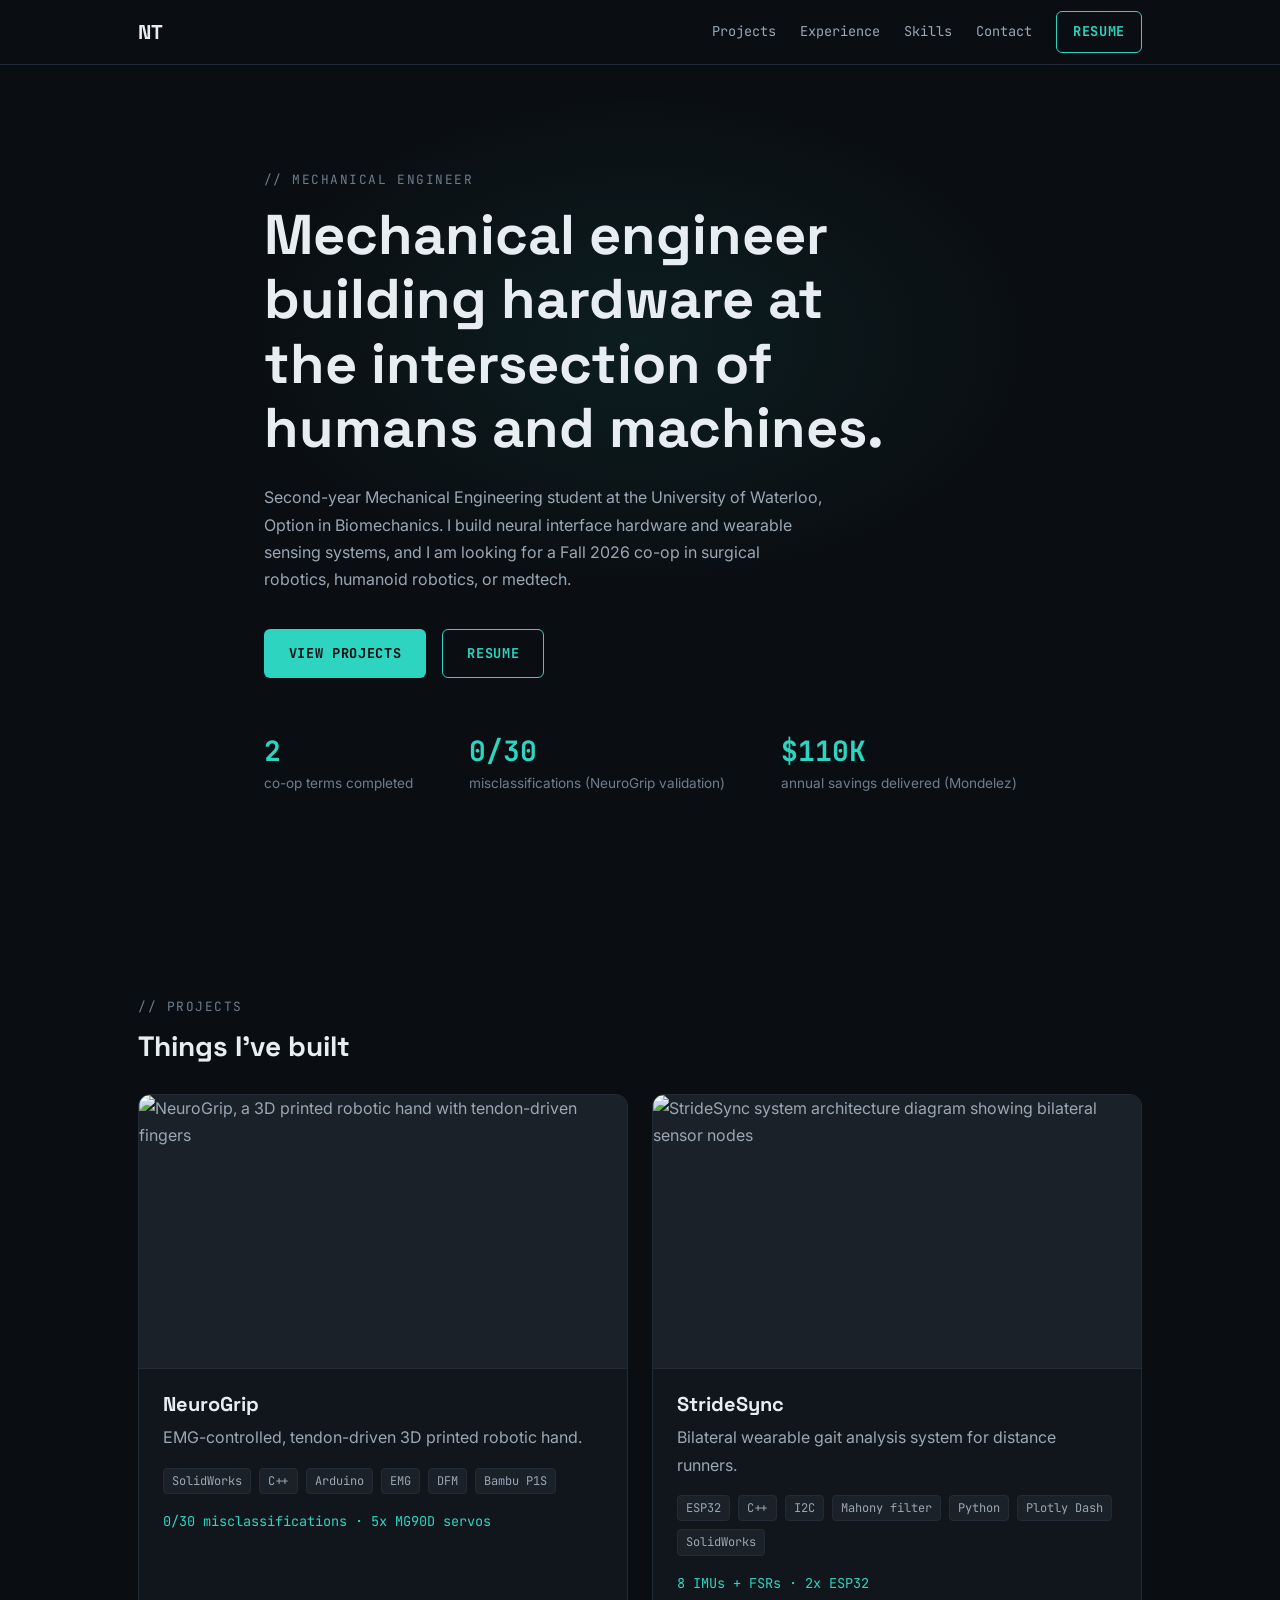
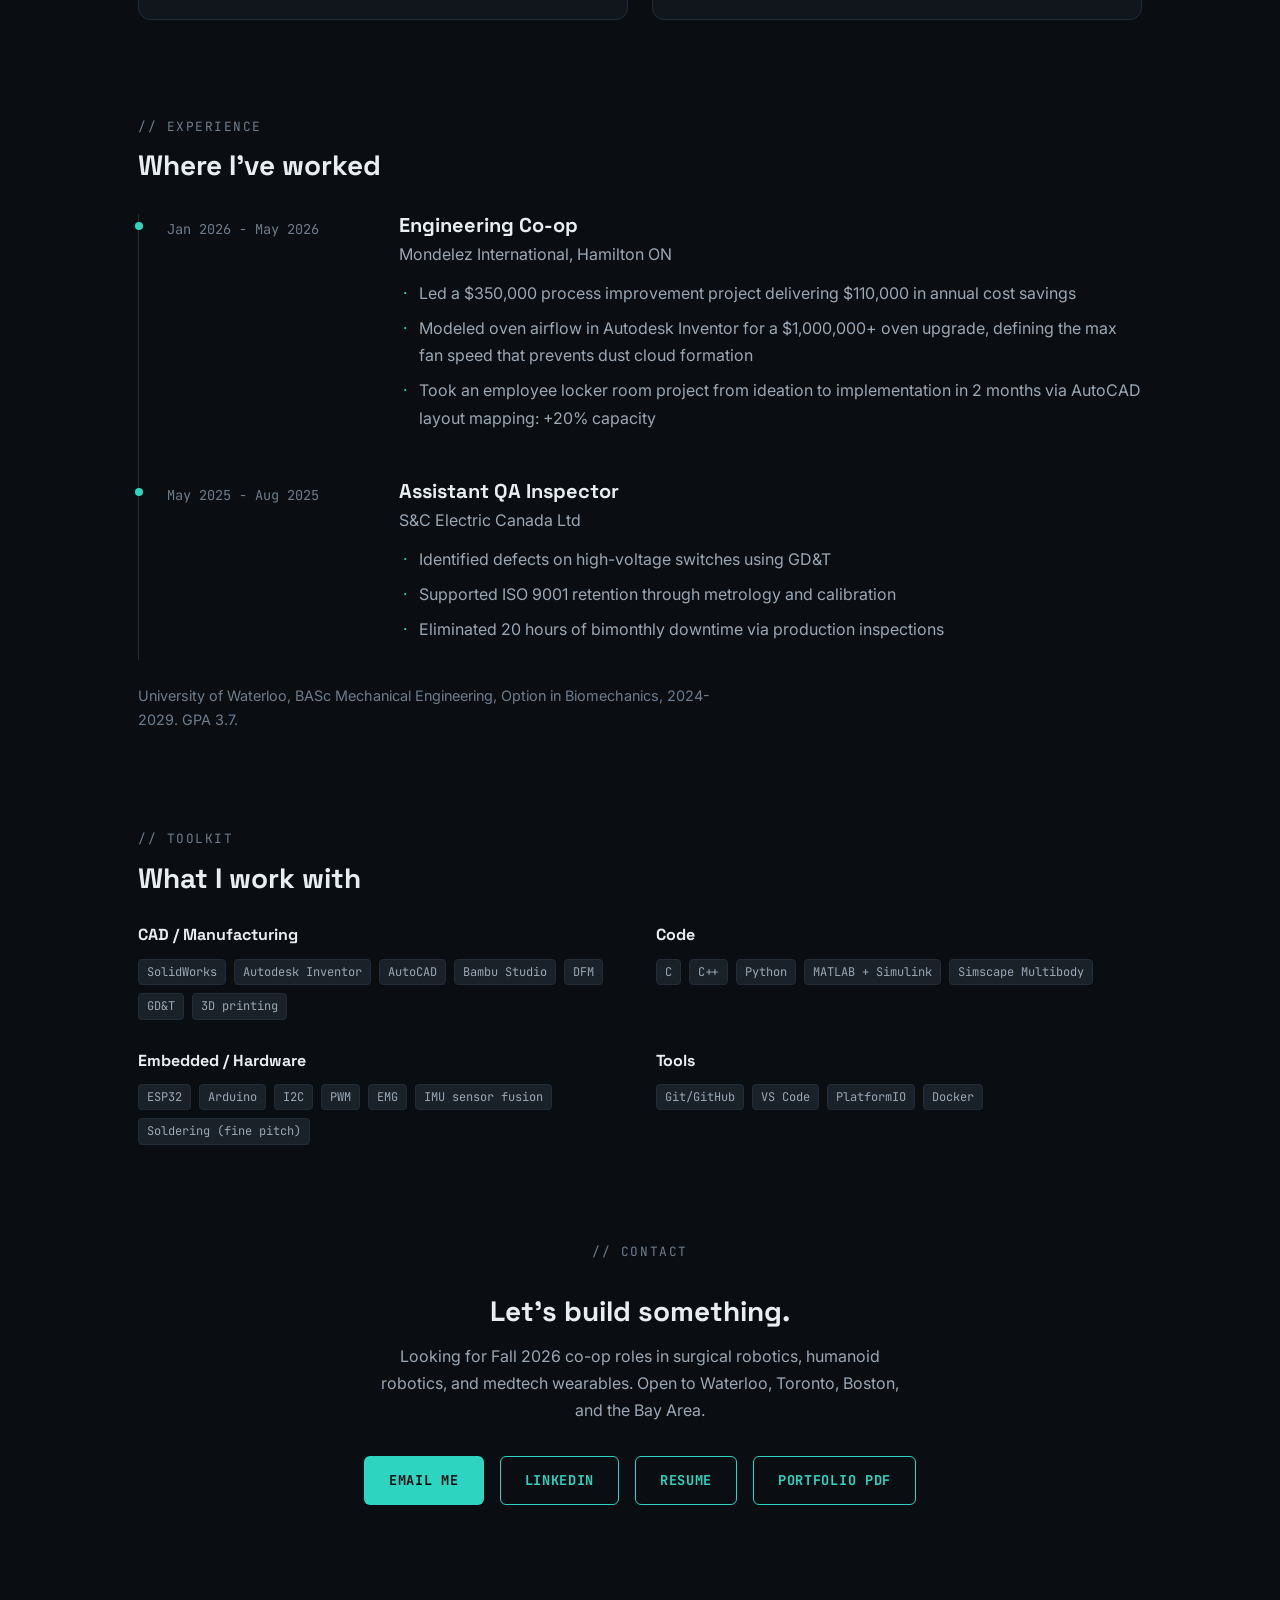
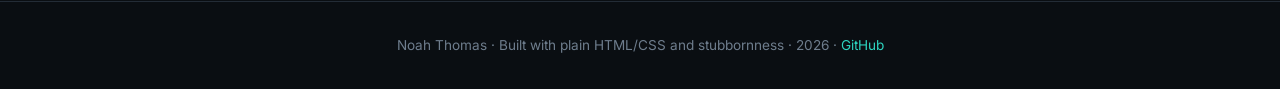
==== commit c00b24bc: "replaced placeholder assets" ====
--- a/index.html
+++ b/index.html
@@ -217,6 +217,7 @@
           <a class="btn btn-primary" href="mailto:nethomas@uwaterloo.ca">Email me</a>
           <a class="btn btn-secondary" href="https://linkedin.com/in/noah-thomas-7a13892a9">LinkedIn</a>
           <a class="btn btn-secondary" href="./assets/Noah_Thomas_Resume.pdf">Resume</a>
+          <a class="btn btn-secondary" href="./assets/Noah_Thomas_Portfolio.pdf">Portfolio PDF</a>
         </div>
       </div>
     </section>
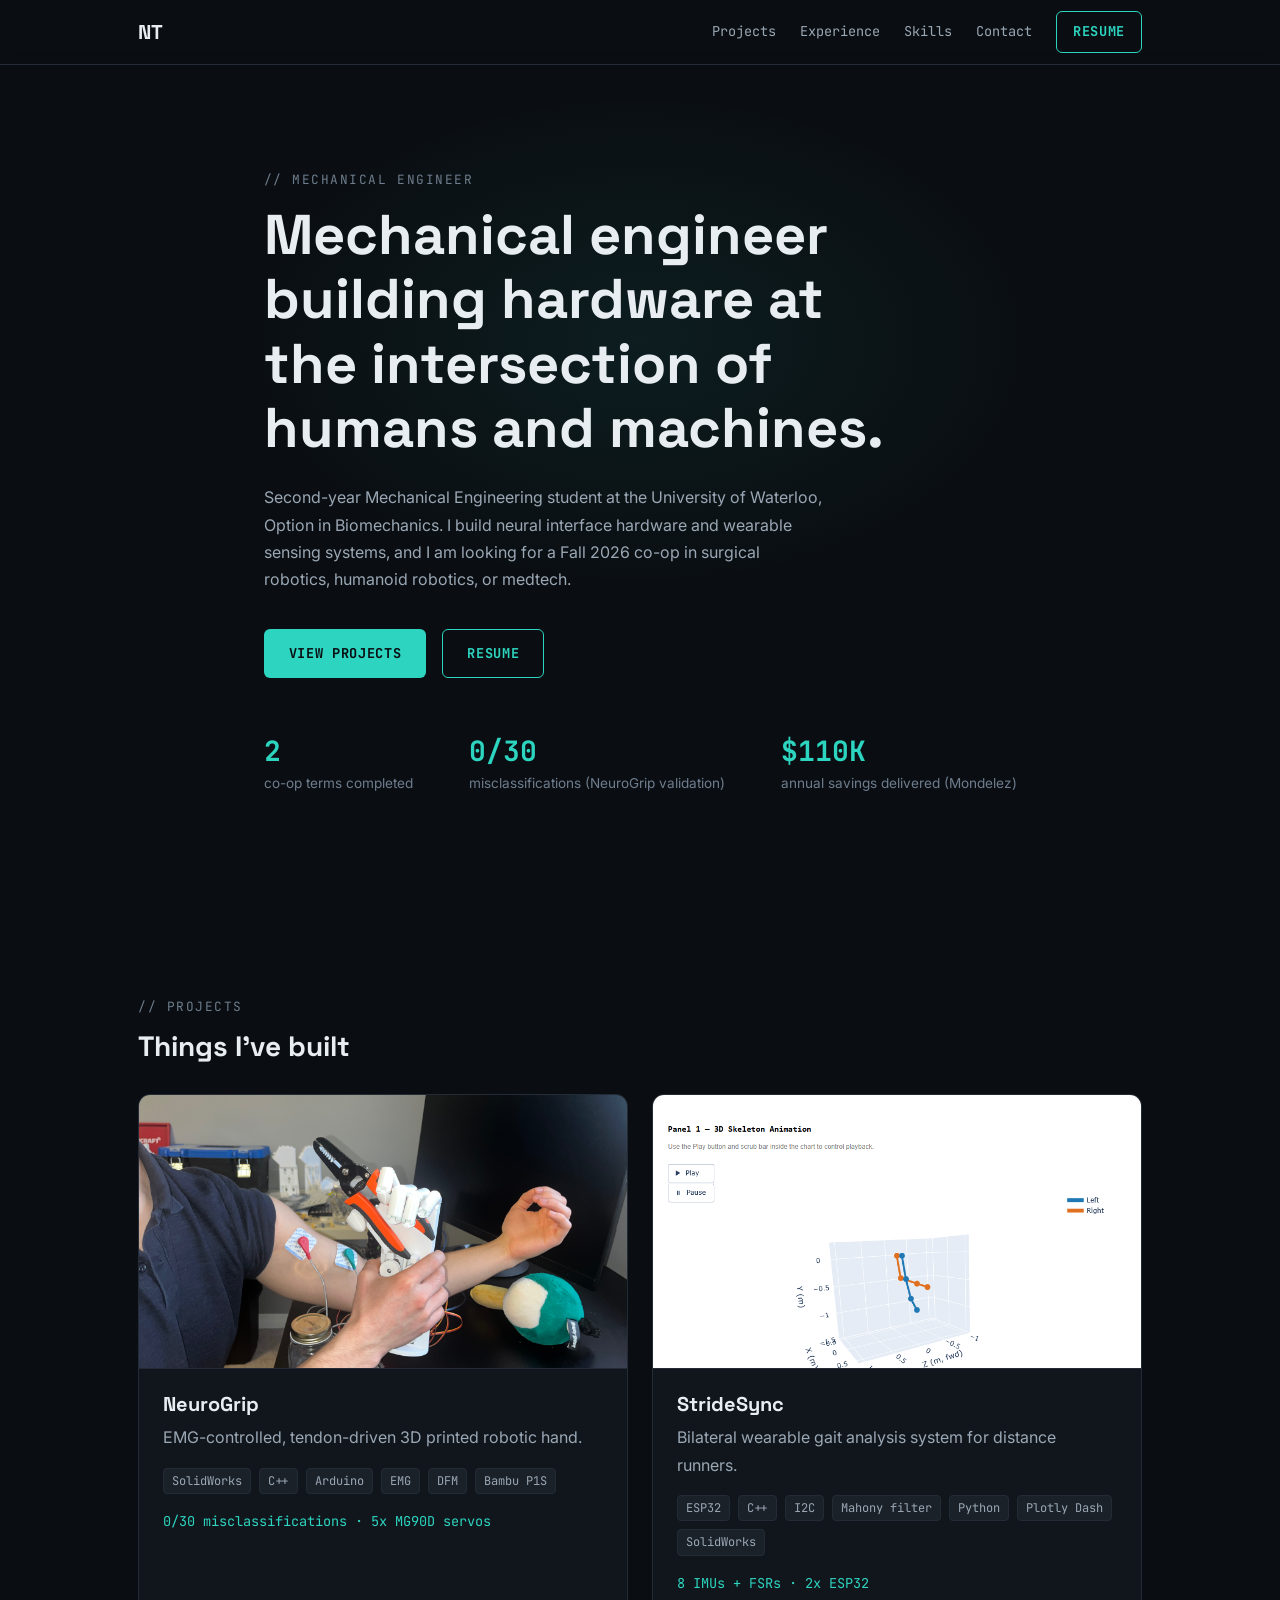
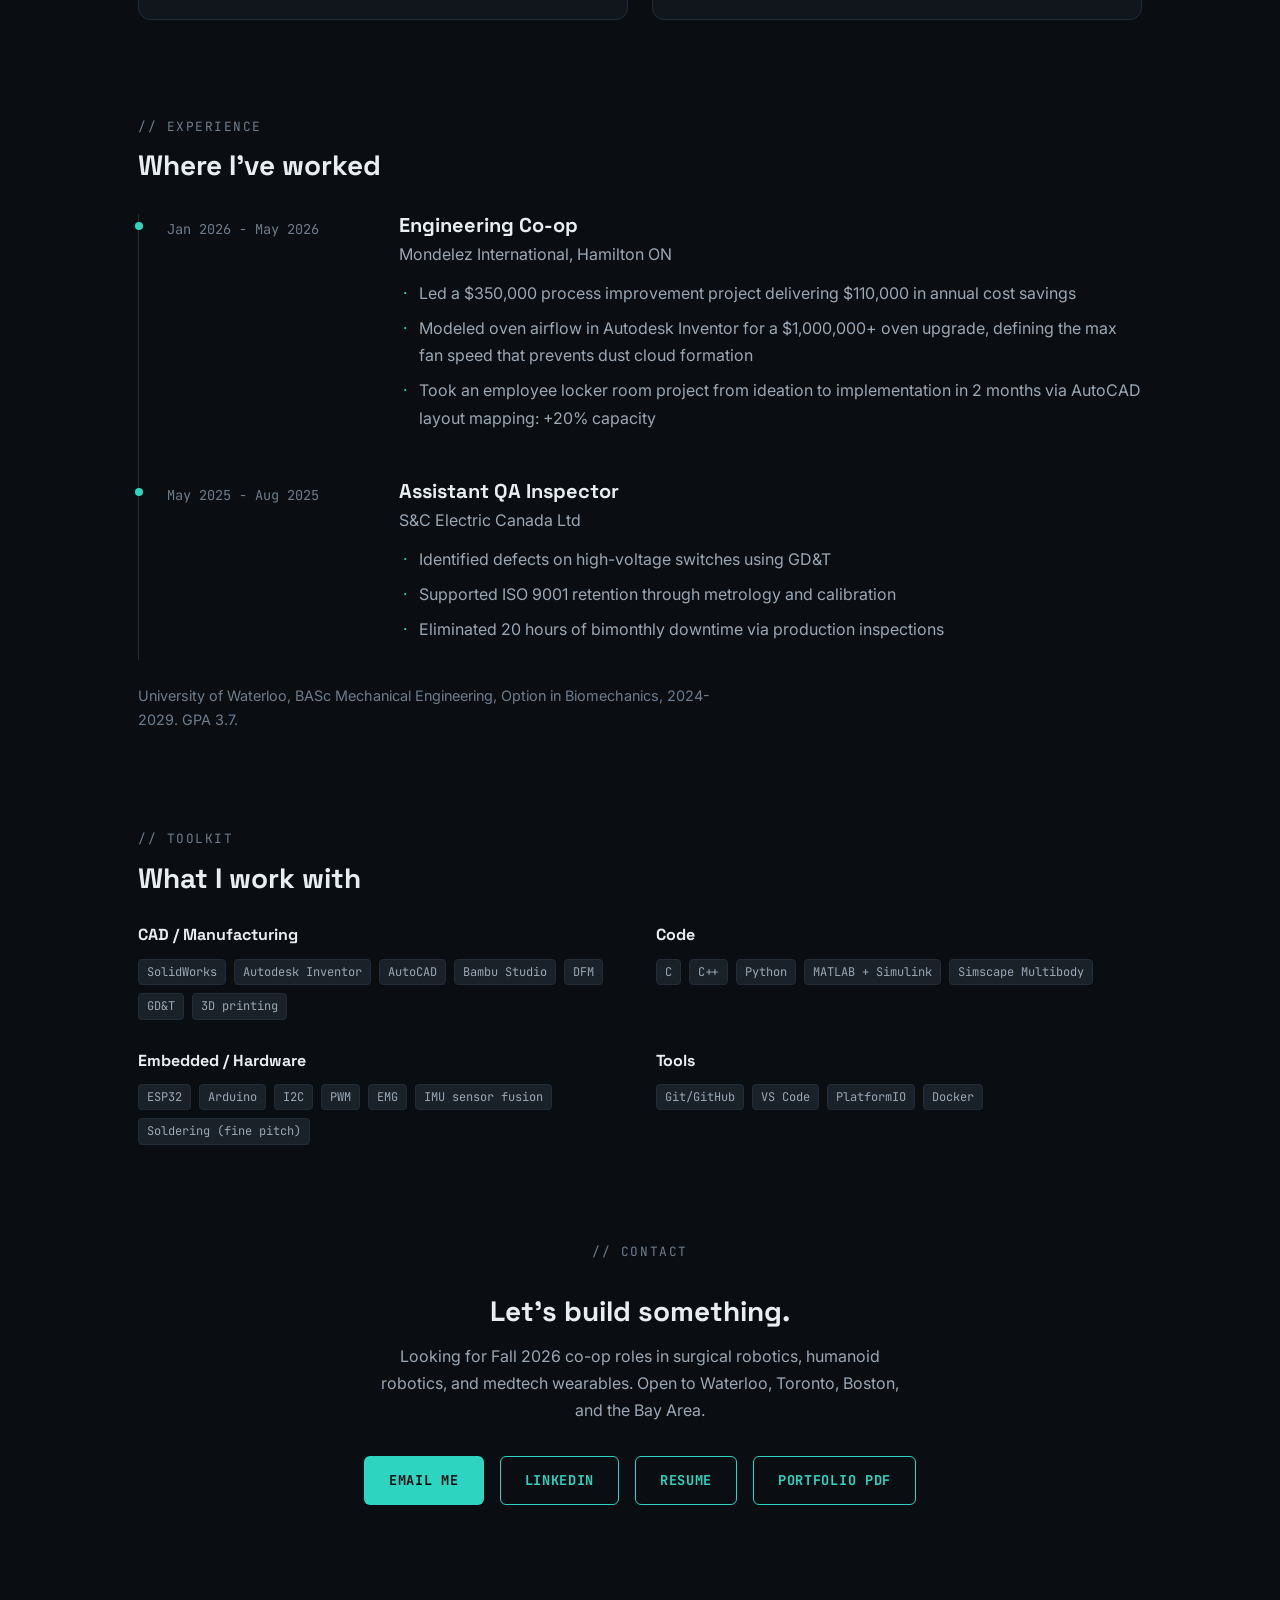
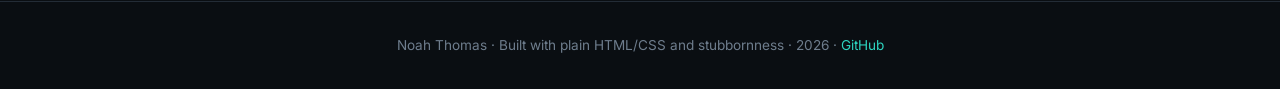
==== commit 25f869f1: "Wire up real assets and add Portfolio PDF link Replace placeholder carousel images with the real pho" ====
--- a/index.html
+++ b/index.html
@@ -7,7 +7,7 @@
   <meta name="description" content="Noah Thomas, mechanical engineering student at the University of Waterloo. I build neural interface hardware and wearable sensing systems. Looking for a Fall 2026 co-op in surgical robotics, humanoid robotics, or medtech.">
   <meta property="og:title" content="Noah Thomas | Mechanical Engineer">
   <meta property="og:description" content="Mechanical engineer building hardware at the intersection of humans and machines. Neural interface and wearable sensing projects.">
-  <meta property="og:image" content="https://noaht155.github.io/assets/neurogrip/hero.jpg">
+  <meta property="og:image" content="https://noaht155.github.io/assets/neurogrip/neurogrip-validation-test.png">
   <meta property="og:type" content="website">
   <link rel="icon" type="image/svg+xml" href="./assets/favicon.svg">
   <link rel="preconnect" href="https://fonts.googleapis.com">
@@ -73,7 +73,7 @@
         <div class="project-grid">
 
           <a class="project-card" href="./projects/neurogrip.html">
-            <img class="project-card-image" src="./assets/neurogrip/hero.jpg" alt="NeuroGrip, a 3D printed robotic hand with tendon-driven fingers" width="1600" height="900" loading="lazy">
+            <img class="project-card-image" src="./assets/neurogrip/neurogrip-validation-test.png" alt="NeuroGrip, a 3D printed robotic hand with tendon-driven fingers" width="1600" height="900" loading="lazy">
             <div class="project-card-body">
               <h3>NeuroGrip</h3>
               <p class="project-card-desc">EMG-controlled, tendon-driven 3D printed robotic hand.</p>
@@ -90,7 +90,7 @@
           </a>
 
           <a class="project-card" href="./projects/stridesync.html">
-            <img class="project-card-image" src="./assets/stridesync/architecture.png" alt="StrideSync system architecture diagram showing bilateral sensor nodes" width="1600" height="900" loading="lazy">
+            <img class="project-card-image" src="./assets/stridesync/stridesync-dash-3d.png" alt="StrideSync 3D gait simulation in the post-run dashboard" width="1600" height="900" loading="lazy">
             <div class="project-card-body">
               <h3>StrideSync</h3>
               <p class="project-card-desc">Bilateral wearable gait analysis system for distance runners.</p>
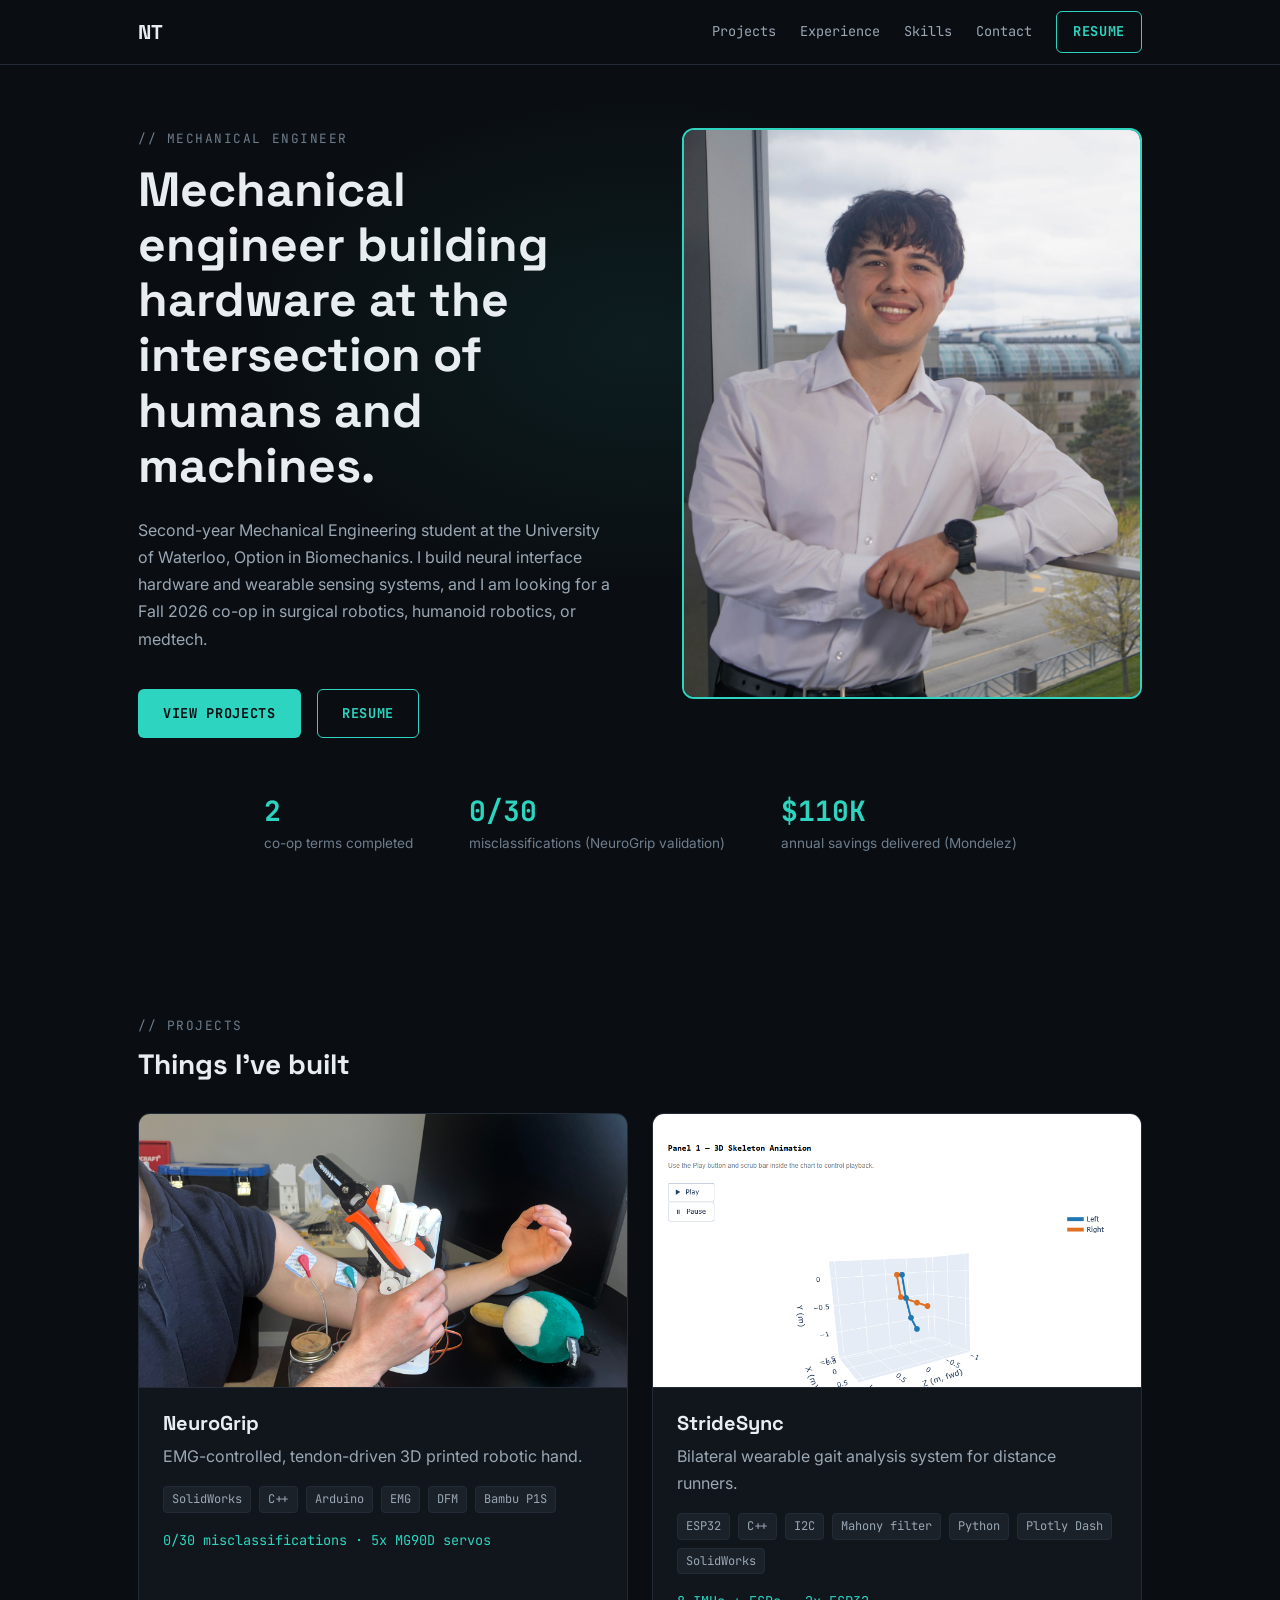
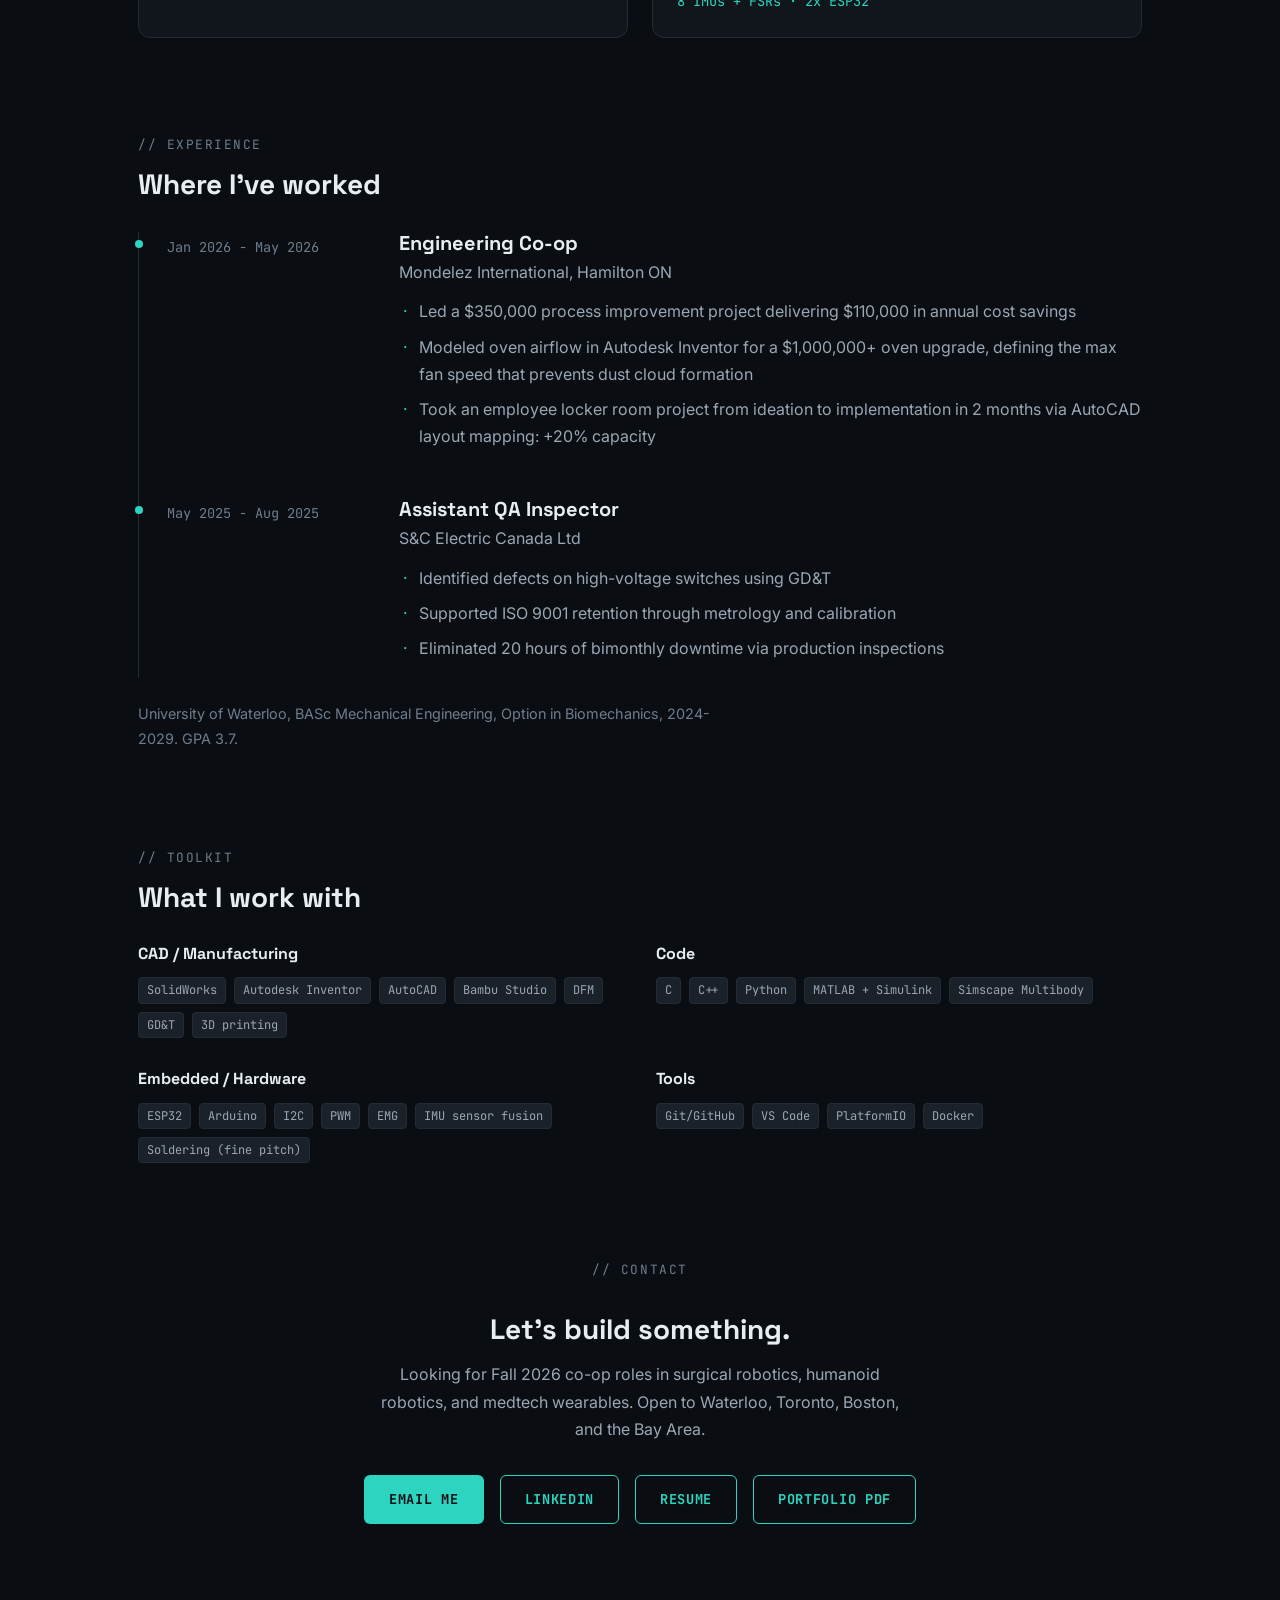
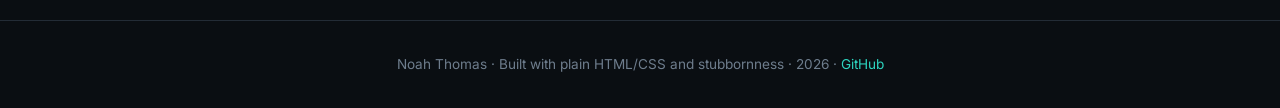
==== commit 44dff4fd: "Add headshot to hero and social card, fix iOS preview placeholder og:image lacked width/height/type " ====
--- a/index.html
+++ b/index.html
@@ -7,8 +7,16 @@
   <meta name="description" content="Noah Thomas, mechanical engineering student at the University of Waterloo. I build neural interface hardware and wearable sensing systems. Looking for a Fall 2026 co-op in surgical robotics, humanoid robotics, or medtech.">
   <meta property="og:title" content="Noah Thomas | Mechanical Engineer">
   <meta property="og:description" content="Mechanical engineer building hardware at the intersection of humans and machines. Neural interface and wearable sensing projects.">
-  <meta property="og:image" content="https://noaht155.github.io/assets/neurogrip/neurogrip-validation-test.png">
+  <meta property="og:image" content="https://noaht155.github.io/assets/social-card.jpg">
+  <meta property="og:image:width" content="1200">
+  <meta property="og:image:height" content="630">
+  <meta property="og:image:type" content="image/jpeg">
+  <meta property="og:url" content="https://noaht155.github.io/">
   <meta property="og:type" content="website">
+  <meta name="twitter:card" content="summary_large_image">
+  <meta name="twitter:title" content="Noah Thomas | Mechanical Engineer">
+  <meta name="twitter:description" content="Mechanical engineer building hardware at the intersection of humans and machines. Neural interface and wearable sensing projects.">
+  <meta name="twitter:image" content="https://noaht155.github.io/assets/social-card.jpg">
   <link rel="icon" type="image/svg+xml" href="./assets/favicon.svg">
   <link rel="preconnect" href="https://fonts.googleapis.com">
   <link rel="preconnect" href="https://fonts.gstatic.com" crossorigin>
@@ -40,13 +48,18 @@
 
     <!-- ============ Hero ============ -->
     <section class="hero">
-      <div class="container hero-inner">
-        <p class="section-label">// MECHANICAL ENGINEER</p>
-        <h1>Mechanical engineer building hardware at the intersection of humans and machines.</h1>
-        <p class="hero-subline">Second-year Mechanical Engineering student at the University of Waterloo, Option in Biomechanics. I build neural interface hardware and wearable sensing systems, and I am looking for a Fall 2026 co-op in surgical robotics, humanoid robotics, or medtech.</p>
-        <div class="hero-actions">
-          <a class="btn btn-primary" href="#projects">View projects</a>
-          <a class="btn btn-secondary" href="./assets/Noah_Thomas_Resume.pdf">Resume</a>
+      <div class="container">
+        <div class="hero-inner">
+          <img class="hero-photo" src="./assets/headshot-hero.jpg" alt="Noah Thomas" width="1200" height="1492" loading="eager">
+          <div class="hero-content">
+            <p class="section-label">// MECHANICAL ENGINEER</p>
+            <h1>Mechanical engineer building hardware at the intersection of humans and machines.</h1>
+            <p class="hero-subline">Second-year Mechanical Engineering student at the University of Waterloo, Option in Biomechanics. I build neural interface hardware and wearable sensing systems, and I am looking for a Fall 2026 co-op in surgical robotics, humanoid robotics, or medtech.</p>
+            <div class="hero-actions">
+              <a class="btn btn-primary" href="#projects">View projects</a>
+              <a class="btn btn-secondary" href="./assets/Noah_Thomas_Resume.pdf">Resume</a>
+            </div>
+          </div>
         </div>
         <div class="hero-metrics">
           <div class="metric">
--- a/css/style.css
+++ b/css/style.css
@@ -338,11 +338,40 @@
 
 .hero-inner {
   position: relative;
+  display: flex;
+  flex-direction: column;
+  gap: 40px;
+}
+
+.hero-photo {
+  width: 280px;
+  border: 2px solid var(--accent);
+  border-radius: 12px;
+  align-self: flex-start;
+}
+
+@media (min-width: 1024px) {
+  .hero-inner {
+    flex-direction: row-reverse;
+    align-items: flex-start;
+    gap: 64px;
+  }
+
+  .hero-content {
+    flex: 1;
+    min-width: 0;
+  }
+
+  .hero-photo {
+    width: 460px;
+    flex-shrink: 0;
+  }
 }
 
 .hero h1 {
   max-width: 18ch;
   margin-bottom: 24px;
+  font-size: clamp(2rem, 4.2vw, 3rem);
 }
 
 .hero-subline {
@@ -354,13 +383,14 @@
   display: flex;
   flex-wrap: wrap;
   gap: 16px;
-  margin-bottom: 56px;
 }
 
 .hero-metrics {
   display: flex;
   flex-wrap: wrap;
+  justify-content: center;
   gap: 24px 56px;
+  margin-top: 56px;
 }
 
 /* ---------- Metric block ---------- */
